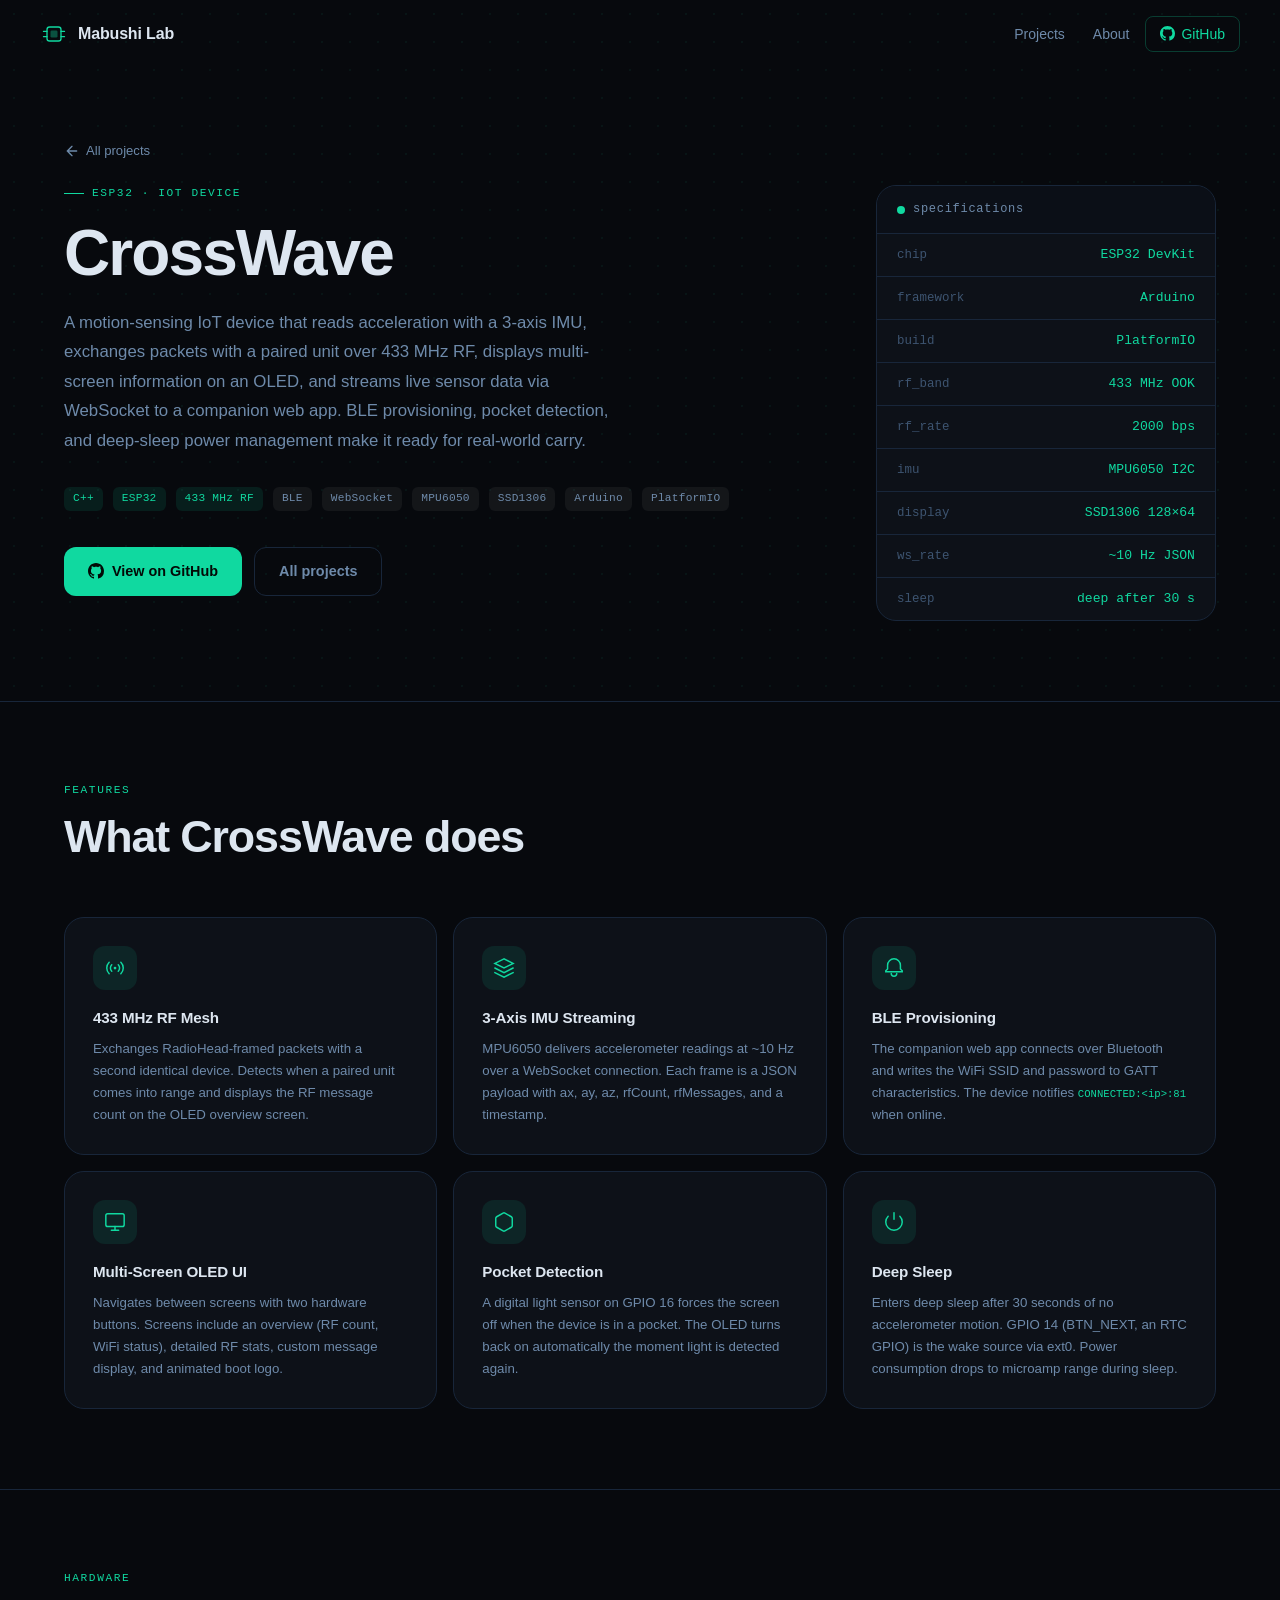
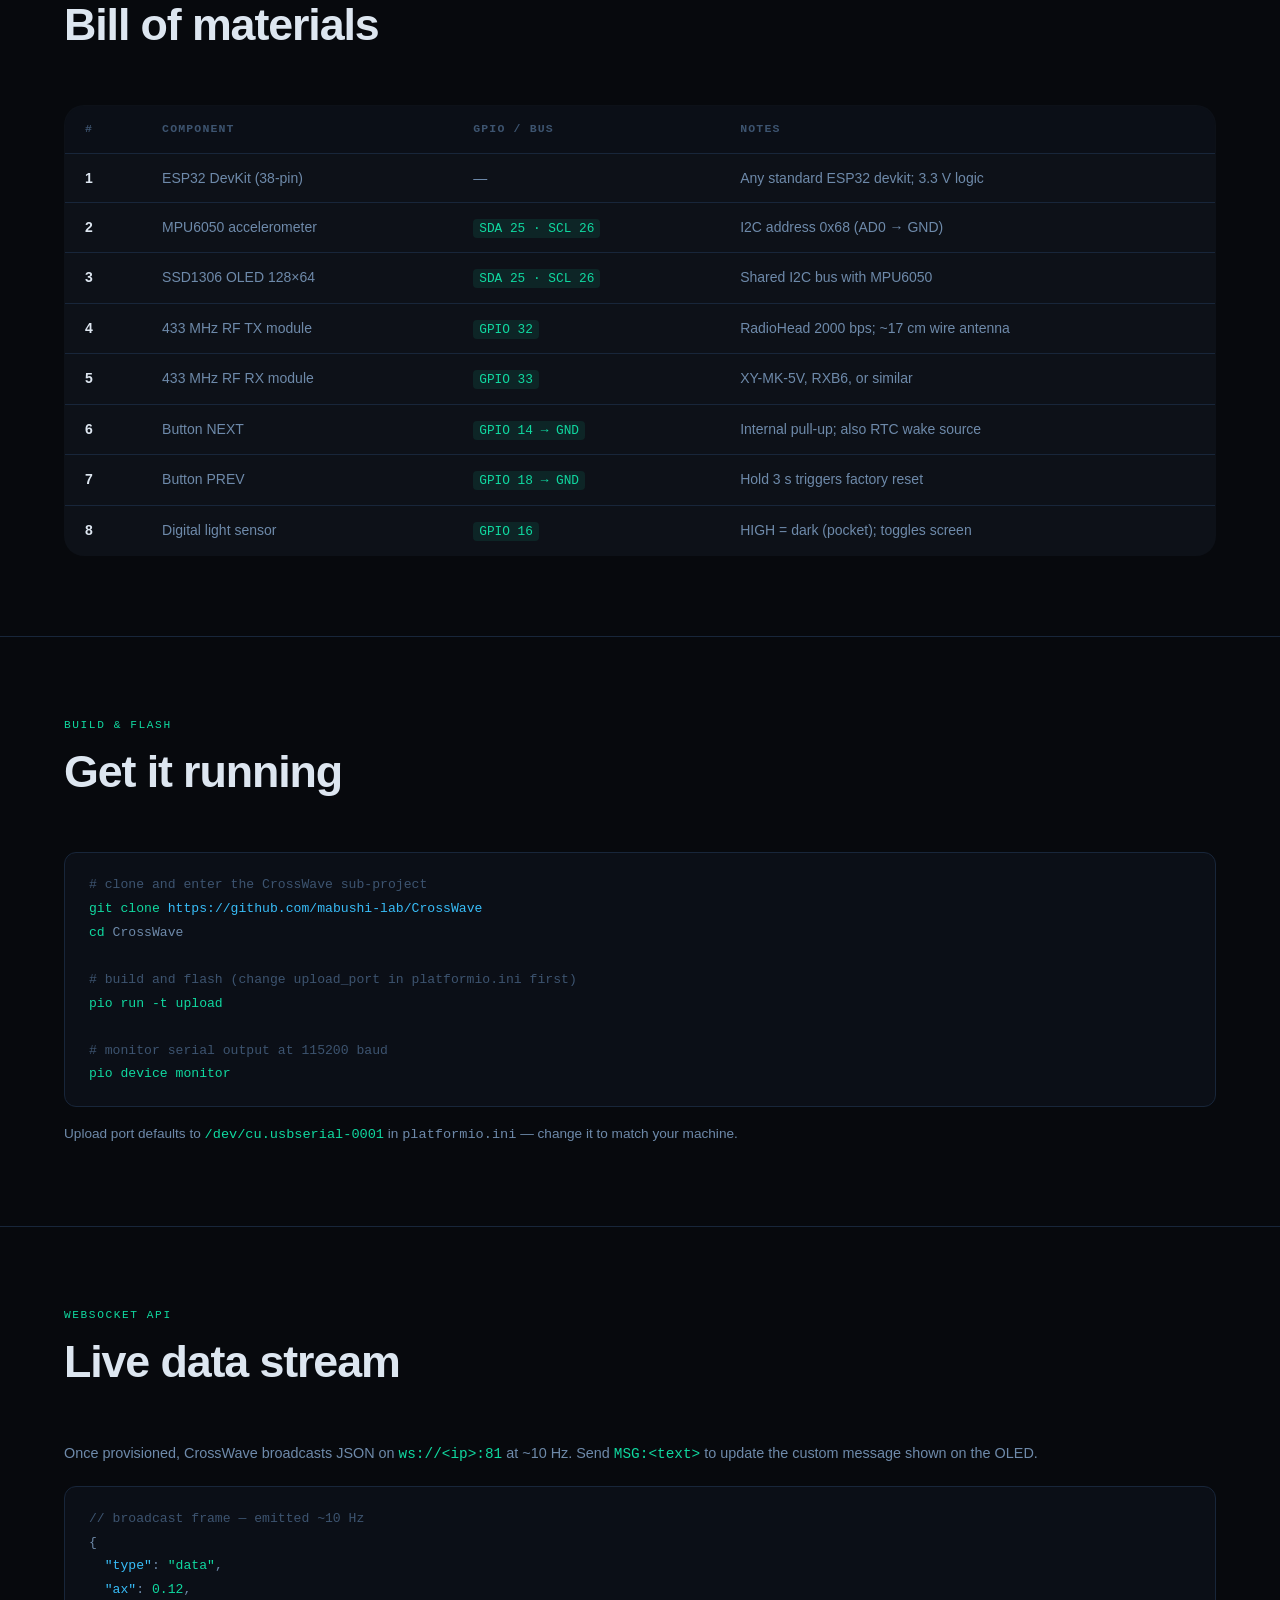
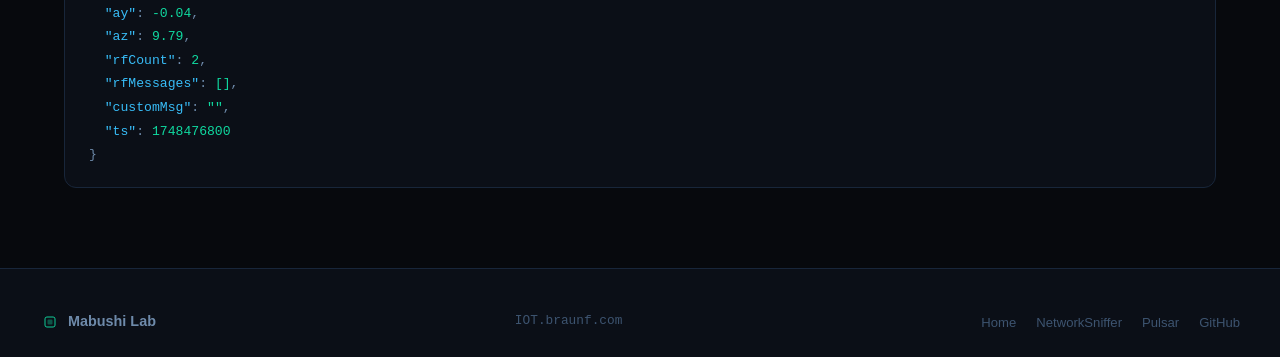
==== crosswave.html @ 34e44345 "Adding the website" ====
<!DOCTYPE html>
<html lang="en">
<head>
    <meta charset="UTF-8">
    <meta name="viewport" content="width=device-width, initial-scale=1.0">
    <title>CrossWave — Mabushi Lab</title>
    <meta name="description" content="CrossWave is an ESP32 IoT device with accelerometer, 433 MHz RF, BLE provisioning, OLED display, and WebSocket streaming.">
    <link rel="stylesheet" href="style.css">
    <link rel="icon" href="data:image/svg+xml,<svg xmlns='http://www.w3.org/2000/svg' viewBox='0 0 32 32'><rect width='32' height='32' fill='%2307090d'/><rect x='8' y='8' width='16' height='16' rx='3' fill='none' stroke='%2310d9a0' stroke-width='1.5'/><rect x='12' y='12' width='8' height='8' rx='1.5' fill='%2310d9a0' opacity='.4'/><line x1='4' y1='13' x2='8' y2='13' stroke='%2310d9a0' stroke-width='1.5'/><line x1='4' y1='19' x2='8' y2='19' stroke='%2310d9a0' stroke-width='1.5'/><line x1='24' y1='13' x2='28' y2='13' stroke='%2310d9a0' stroke-width='1.5'/><line x1='24' y1='19' x2='28' y2='19' stroke='%2310d9a0' stroke-width='1.5'/></svg>">
</head>
<body>

<nav class="nav" id="nav">
    <div class="nav-inner">
        <a href="/" class="nav-logo">
            <svg width="28" height="28" viewBox="0 0 32 32" fill="none">
                <rect x="8" y="8" width="16" height="16" rx="3" stroke="#10d9a0" stroke-width="1.5"/>
                <rect x="12" y="12" width="8" height="8" rx="1.5" fill="#10d9a0" opacity=".35"/>
                <line x1="4" y1="13" x2="8" y2="13" stroke="#10d9a0" stroke-width="1.5" stroke-linecap="round"/>
                <line x1="4" y1="19" x2="8" y2="19" stroke="#10d9a0" stroke-width="1.5" stroke-linecap="round"/>
                <line x1="24" y1="13" x2="28" y2="13" stroke="#10d9a0" stroke-width="1.5" stroke-linecap="round"/>
                <line x1="24" y1="19" x2="28" y2="19" stroke="#10d9a0" stroke-width="1.5" stroke-linecap="round"/>
            </svg>
            Mabushi Lab
        </a>
        <button class="nav-toggle" id="nav-toggle" aria-label="Toggle menu">
            <span></span><span></span><span></span>
        </button>
        <ul class="nav-links" id="nav-links">
            <li><a href="index.html#projects">Projects</a></li>
            <li><a href="index.html#about">About</a></li>
            <li class="nav-github">
                <a href="https://github.com/mabushi-lab" target="_blank" rel="noopener">
                    <svg width="15" height="15" viewBox="0 0 24 24" fill="currentColor"><path d="M12 0C5.37 0 0 5.37 0 12c0 5.31 3.435 9.795 8.205 11.385.6.105.825-.255.825-.57 0-.285-.015-1.23-.015-2.235-3.015.555-3.795-.735-4.035-1.41-.135-.345-.72-1.41-1.23-1.695-.42-.225-1.02-.78-.015-.795.945-.015 1.62.87 1.845 1.23 1.08 1.815 2.805 1.305 3.495.99.105-.78.42-1.305.765-1.605-2.67-.3-5.46-1.335-5.46-5.925 0-1.305.465-2.385 1.23-3.225-.12-.3-.54-1.53.12-3.18 0 0 1.005-.315 3.3 1.23.96-.27 1.98-.405 3-.405s2.04.135 3 .405c2.295-1.56 3.3-1.23 3.3-1.23.66 1.65.24 2.88.12 3.18.765.84 1.23 1.905 1.23 3.225 0 4.605-2.805 5.625-5.475 5.925.435.375.81 1.095.81 2.22 0 1.605-.015 2.895-.015 3.3 0 .315.225.69.825.57A12.02 12.02 0 0024 12c0-6.63-5.37-12-12-12z"/></svg>
                    GitHub
                </a>
            </li>
        </ul>
    </div>
</nav>

<!-- Project Hero -->
<div class="project-hero">
    <div class="container">
        <a href="index.html" class="back-link" style="padding:0 0 24px; display:inline-flex">
            <svg width="16" height="16" viewBox="0 0 24 24" fill="none" stroke="currentColor" stroke-width="2" stroke-linecap="round"><path d="M19 12H5M12 5l-7 7 7 7"/></svg>
            All projects
        </a>
    </div>
    <div class="project-hero-inner container">
        <div class="project-hero-content">
            <p class="project-hero-label">ESP32 · IoT Device</p>
            <h1 class="project-hero-title">CrossWave</h1>
            <p class="project-hero-desc">
                A motion-sensing IoT device that reads acceleration with a 3-axis IMU, exchanges packets
                with a paired unit over 433 MHz RF, displays multi-screen information on an OLED, and
                streams live sensor data via WebSocket to a companion web app. BLE provisioning, pocket
                detection, and deep-sleep power management make it ready for real-world carry.
            </p>
            <div class="project-hero-meta">
                <span class="tag">C++</span>
                <span class="tag">ESP32</span>
                <span class="tag">433 MHz RF</span>
                <span class="tag muted">BLE</span>
                <span class="tag muted">WebSocket</span>
                <span class="tag muted">MPU6050</span>
                <span class="tag muted">SSD1306</span>
                <span class="tag muted">Arduino</span>
                <span class="tag muted">PlatformIO</span>
            </div>
            <div class="project-hero-actions">
                <a href="https://github.com/mabushi-lab" target="_blank" rel="noopener" class="btn btn-primary">
                    <svg width="16" height="16" viewBox="0 0 24 24" fill="currentColor"><path d="M12 0C5.37 0 0 5.37 0 12c0 5.31 3.435 9.795 8.205 11.385.6.105.825-.255.825-.57 0-.285-.015-1.23-.015-2.235-3.015.555-3.795-.735-4.035-1.41-.135-.345-.72-1.41-1.23-1.695-.42-.225-1.02-.78-.015-.795.945-.015 1.62.87 1.845 1.23 1.08 1.815 2.805 1.305 3.495.99.105-.78.42-1.305.765-1.605-2.67-.3-5.46-1.335-5.46-5.925 0-1.305.465-2.385 1.23-3.225-.12-.3-.54-1.53.12-3.18 0 0 1.005-.315 3.3 1.23.96-.27 1.98-.405 3-.405s2.04.135 3 .405c2.295-1.56 3.3-1.23 3.3-1.23.66 1.65.24 2.88.12 3.18.765.84 1.23 1.905 1.23 3.225 0 4.605-2.805 5.625-5.475 5.925.435.375.81 1.095.81 2.22 0 1.605-.015 2.895-.015 3.3 0 .315.225.69.825.57A12.02 12.02 0 0024 12c0-6.63-5.37-12-12-12z"/></svg>
                    View on GitHub
                </a>
                <a href="index.html#projects" class="btn btn-ghost">All projects</a>
            </div>
        </div>
        <div class="project-hero-side">
            <div class="spec-card">
                <div class="spec-card-header">
                    <div class="spec-card-header-dot"></div>
                    <span>specifications</span>
                </div>
                <div class="spec-table">
                    <div class="spec-row"><span class="spec-key">chip</span><span class="spec-val">ESP32 DevKit</span></div>
                    <div class="spec-row"><span class="spec-key">framework</span><span class="spec-val">Arduino</span></div>
                    <div class="spec-row"><span class="spec-key">build</span><span class="spec-val">PlatformIO</span></div>
                    <div class="spec-row"><span class="spec-key">rf_band</span><span class="spec-val">433 MHz OOK</span></div>
                    <div class="spec-row"><span class="spec-key">rf_rate</span><span class="spec-val">2000 bps</span></div>
                    <div class="spec-row"><span class="spec-key">imu</span><span class="spec-val">MPU6050 I2C</span></div>
                    <div class="spec-row"><span class="spec-key">display</span><span class="spec-val">SSD1306 128×64</span></div>
                    <div class="spec-row"><span class="spec-key">ws_rate</span><span class="spec-val">~10 Hz JSON</span></div>
                    <div class="spec-row"><span class="spec-key">sleep</span><span class="spec-val">deep after 30 s</span></div>
                </div>
            </div>
        </div>
    </div>
</div>

<!-- Features -->
<section class="detail-section">
    <div class="container">
        <div class="section-header left">
            <span class="section-label">Features</span>
            <h2 class="section-title">What CrossWave does</h2>
        </div>
        <div class="features-grid">
            <div class="feature-card">
                <div class="feature-icon">
                    <svg viewBox="0 0 24 24" fill="none" stroke="#10d9a0" stroke-width="1.6" stroke-linecap="round"><path d="M5.636 5.636a9 9 0 0 0 0 12.728M18.364 5.636a9 9 0 0 1 0 12.728"/><path d="M8.464 8.464a5 5 0 0 0 0 7.072M15.536 8.464a5 5 0 0 1 0 7.072"/><circle cx="12" cy="12" r="1.5" fill="#10d9a0" stroke="none"/></svg>
                </div>
                <h3 class="feature-title">433 MHz RF Mesh</h3>
                <p class="feature-desc">Exchanges RadioHead-framed packets with a second identical device. Detects when a paired unit comes into range and displays the RF message count on the OLED overview screen.</p>
            </div>
            <div class="feature-card">
                <div class="feature-icon">
                    <svg viewBox="0 0 24 24" fill="none" stroke="#10d9a0" stroke-width="1.6" stroke-linecap="round"><path d="M12 2L2 7l10 5 10-5-10-5z"/><path d="M2 17l10 5 10-5"/><path d="M2 12l10 5 10-5"/></svg>
                </div>
                <h3 class="feature-title">3-Axis IMU Streaming</h3>
                <p class="feature-desc">MPU6050 delivers accelerometer readings at ~10 Hz over a WebSocket connection. Each frame is a JSON payload with ax, ay, az, rfCount, rfMessages, and a timestamp.</p>
            </div>
            <div class="feature-card">
                <div class="feature-icon">
                    <svg viewBox="0 0 24 24" fill="none" stroke="#10d9a0" stroke-width="1.6" stroke-linecap="round"><path d="M12 2a7 7 0 0 0-7 7v4l-2 2v1h18v-1l-2-2V9a7 7 0 0 0-7-7z"/><path d="M9 18c0 1.657 1.343 3 3 3s3-1.343 3-3"/></svg>
                </div>
                <h3 class="feature-title">BLE Provisioning</h3>
                <p class="feature-desc">The companion web app connects over Bluetooth and writes the WiFi SSID and password to GATT characteristics. The device notifies <code style="font-family:monospace;font-size:.8em;color:var(--accent)">CONNECTED:&lt;ip&gt;:81</code> when online.</p>
            </div>
            <div class="feature-card">
                <div class="feature-icon">
                    <svg viewBox="0 0 24 24" fill="none" stroke="#10d9a0" stroke-width="1.6" stroke-linecap="round"><rect x="2" y="3" width="20" height="14" rx="2"/><path d="M8 21h8M12 17v4"/></svg>
                </div>
                <h3 class="feature-title">Multi-Screen OLED UI</h3>
                <p class="feature-desc">Navigates between screens with two hardware buttons. Screens include an overview (RF count, WiFi status), detailed RF stats, custom message display, and animated boot logo.</p>
            </div>
            <div class="feature-card">
                <div class="feature-icon">
                    <svg viewBox="0 0 24 24" fill="none" stroke="#10d9a0" stroke-width="1.6" stroke-linecap="round"><path d="M21 16V8a2 2 0 0 0-1-1.73l-7-4a2 2 0 0 0-2 0l-7 4A2 2 0 0 0 3 8v8a2 2 0 0 0 1 1.73l7 4a2 2 0 0 0 2 0l7-4A2 2 0 0 0 21 16z"/></svg>
                </div>
                <h3 class="feature-title">Pocket Detection</h3>
                <p class="feature-desc">A digital light sensor on GPIO 16 forces the screen off when the device is in a pocket. The OLED turns back on automatically the moment light is detected again.</p>
            </div>
            <div class="feature-card">
                <div class="feature-icon">
                    <svg viewBox="0 0 24 24" fill="none" stroke="#10d9a0" stroke-width="1.6" stroke-linecap="round"><path d="M18.364 5.636a9 9 0 1 1-12.728 0"/><path d="M12 2v7"/></svg>
                </div>
                <h3 class="feature-title">Deep Sleep</h3>
                <p class="feature-desc">Enters deep sleep after 30 seconds of no accelerometer motion. GPIO 14 (BTN_NEXT, an RTC GPIO) is the wake source via ext0. Power consumption drops to microamp range during sleep.</p>
            </div>
        </div>
    </div>
</section>

<!-- Hardware -->
<section class="detail-section">
    <div class="container">
        <div class="section-header left">
            <span class="section-label">Hardware</span>
            <h2 class="section-title">Bill of materials</h2>
        </div>
        <table class="hw-table">
            <thead>
                <tr><th>#</th><th>Component</th><th>GPIO / Bus</th><th>Notes</th></tr>
            </thead>
            <tbody>
                <tr><td>1</td><td>ESP32 DevKit (38-pin)</td><td>—</td><td>Any standard ESP32 devkit; 3.3 V logic</td></tr>
                <tr><td>2</td><td>MPU6050 accelerometer</td><td><code>SDA 25 · SCL 26</code></td><td>I2C address 0x68 (AD0 → GND)</td></tr>
                <tr><td>3</td><td>SSD1306 OLED 128×64</td><td><code>SDA 25 · SCL 26</code></td><td>Shared I2C bus with MPU6050</td></tr>
                <tr><td>4</td><td>433 MHz RF TX module</td><td><code>GPIO 32</code></td><td>RadioHead 2000 bps; ~17 cm wire antenna</td></tr>
                <tr><td>5</td><td>433 MHz RF RX module</td><td><code>GPIO 33</code></td><td>XY-MK-5V, RXB6, or similar</td></tr>
                <tr><td>6</td><td>Button NEXT</td><td><code>GPIO 14 → GND</code></td><td>Internal pull-up; also RTC wake source</td></tr>
                <tr><td>7</td><td>Button PREV</td><td><code>GPIO 18 → GND</code></td><td>Hold 3 s triggers factory reset</td></tr>
                <tr><td>8</td><td>Digital light sensor</td><td><code>GPIO 16</code></td><td>HIGH = dark (pocket); toggles screen</td></tr>
            </tbody>
        </table>
    </div>
</section>

<!-- Build -->
<section class="detail-section">
    <div class="container">
        <div class="section-header left">
            <span class="section-label">Build & Flash</span>
            <h2 class="section-title">Get it running</h2>
        </div>
        <div class="code-block">
            <div><span class="cb-comment"># clone and enter the CrossWave sub-project</span></div>
            <div><span class="cb-cmd">git clone</span> <span class="cb-arg">https://github.com/mabushi-lab/CrossWave</span></div>
            <div><span class="cb-cmd">cd</span> CrossWave</div>
            <div>&nbsp;</div>
            <div><span class="cb-comment"># build and flash (change upload_port in platformio.ini first)</span></div>
            <div><span class="cb-cmd">pio run -t upload</span></div>
            <div>&nbsp;</div>
            <div><span class="cb-comment"># monitor serial output at 115200 baud</span></div>
            <div><span class="cb-cmd">pio device monitor</span></div>
        </div>
        <p style="margin-top:16px;font-size:.85rem;color:var(--text-muted)">
            Upload port defaults to <span style="font-family:monospace;color:var(--accent)">/dev/cu.usbserial-0001</span> in
            <code style="font-family:monospace;color:var(--text-muted)">platformio.ini</code> — change it to match your machine.
        </p>
    </div>
</section>

<!-- WebSocket payload -->
<section class="detail-section">
    <div class="container">
        <div class="section-header left">
            <span class="section-label">WebSocket API</span>
            <h2 class="section-title">Live data stream</h2>
        </div>
        <p style="font-size:.9rem;color:var(--text-muted);margin-bottom:20px">
            Once provisioned, CrossWave broadcasts JSON on <span style="font-family:monospace;color:var(--accent)">ws://&lt;ip&gt;:81</span> at ~10 Hz.
            Send <span style="font-family:monospace;color:var(--accent)">MSG:&lt;text&gt;</span> to update the custom message shown on the OLED.
        </p>
        <div class="code-block">
            <div><span class="cb-comment">// broadcast frame — emitted ~10 Hz</span></div>
            <div>{</div>
            <div>&nbsp;&nbsp;<span class="cb-arg">"type"</span>:       <span class="cb-cmd">"data"</span>,</div>
            <div>&nbsp;&nbsp;<span class="cb-arg">"ax"</span>:         <span class="cb-cmd">0.12</span>,</div>
            <div>&nbsp;&nbsp;<span class="cb-arg">"ay"</span>:         <span class="cb-cmd">-0.04</span>,</div>
            <div>&nbsp;&nbsp;<span class="cb-arg">"az"</span>:         <span class="cb-cmd">9.79</span>,</div>
            <div>&nbsp;&nbsp;<span class="cb-arg">"rfCount"</span>:    <span class="cb-cmd">2</span>,</div>
            <div>&nbsp;&nbsp;<span class="cb-arg">"rfMessages"</span>: <span class="cb-cmd">[]</span>,</div>
            <div>&nbsp;&nbsp;<span class="cb-arg">"customMsg"</span>:  <span class="cb-cmd">""</span>,</div>
            <div>&nbsp;&nbsp;<span class="cb-arg">"ts"</span>:         <span class="cb-cmd">1748476800</span></div>
            <div>}</div>
        </div>
    </div>
</section>

<footer class="footer">
    <div class="footer-inner">
        <div class="footer-logo">
            <svg width="20" height="20" viewBox="0 0 32 32" fill="none">
                <rect x="8" y="8" width="16" height="16" rx="3" stroke="#10d9a0" stroke-width="1.5"/>
                <rect x="12" y="12" width="8" height="8" rx="1.5" fill="#10d9a0" opacity=".35"/>
            </svg>
            Mabushi Lab
        </div>
        <span class="footer-copy">IOT.braunf.com</span>
        <ul class="footer-links">
            <li><a href="index.html">Home</a></li>
            <li><a href="networksniffer.html">NetworkSniffer</a></li>
            <li><a href="pulsar.html">Pulsar</a></li>
            <li><a href="https://github.com/mabushi-lab" target="_blank" rel="noopener">GitHub</a></li>
        </ul>
    </div>
</footer>

<script src="script.js"></script>
</body>
</html>
---- style.css ----
/* ===== Reset & Variables ===== */
*, *::before, *::after {
    margin: 0;
    padding: 0;
    box-sizing: border-box;
}

:root {
    --bg:            #07090d;
    --bg-raised:     #0b0f17;
    --bg-card:       #0d1118;
    --bg-card-hover: #111720;
    --border:        #18263a;
    --border-hover:  #243650;
    --text:          #dde6f0;
    --text-muted:    #6e8aaa;
    --text-dim:      #3d5470;
    --accent:        #10d9a0;
    --accent-light:  #3ee3b2;
    --accent-dim:    rgba(16, 217, 160, 0.1);
    --accent-glow:   rgba(16, 217, 160, 0.22);
    --accent2:       #38bdf8;
    --accent2-dim:   rgba(56, 189, 248, 0.1);
    --amber:         #f59e0b;
    --amber-dim:     rgba(245, 158, 11, 0.1);
    --red:           #f87171;
    --radius:        12px;
    --radius-lg:     20px;
    --font:          -apple-system, BlinkMacSystemFont, 'Segoe UI', Roboto, 'Helvetica Neue', sans-serif;
    --font-mono:     'SF Mono', 'Fira Code', 'Fira Mono', Menlo, monospace;
    --max-w:         1200px;
    --transition:    0.3s cubic-bezier(0.4, 0, 0.2, 1);
}

html { scroll-behavior: smooth; -webkit-font-smoothing: antialiased; }

body {
    font-family: var(--font);
    background: var(--bg);
    color: var(--text);
    line-height: 1.6;
    overflow-x: hidden;
}

a { color: inherit; text-decoration: none; }
img { max-width: 100%; display: block; }

.container {
    max-width: var(--max-w);
    margin: 0 auto;
    padding: 0 24px;
}

/* ===== Nav ===== */
.nav {
    position: fixed;
    top: 0; left: 0; right: 0;
    z-index: 100;
    padding: 0 24px;
    transition: background var(--transition), backdrop-filter var(--transition);
}

.nav.scrolled {
    background: rgba(7, 9, 13, 0.90);
    backdrop-filter: blur(20px);
    -webkit-backdrop-filter: blur(20px);
    border-bottom: 1px solid var(--border);
}

.nav-inner {
    max-width: var(--max-w);
    margin: 0 auto;
    display: flex;
    align-items: center;
    justify-content: space-between;
    height: 68px;
}

.nav-logo {
    display: flex;
    align-items: center;
    gap: 10px;
    font-weight: 700;
    font-size: 1rem;
    letter-spacing: -0.01em;
    color: var(--text);
}

.nav-logo svg { flex-shrink: 0; }

.nav-links {
    display: flex;
    align-items: center;
    gap: 4px;
    list-style: none;
}

.nav-links a {
    padding: 6px 12px;
    border-radius: 8px;
    font-size: 0.875rem;
    color: var(--text-muted);
    transition: color var(--transition), background var(--transition);
}

.nav-links a:hover { color: var(--text); background: rgba(255,255,255,0.05); }

.nav-links .nav-github a {
    display: flex;
    align-items: center;
    gap: 6px;
    color: var(--accent);
    border: 1px solid rgba(16, 217, 160, 0.25);
    border-radius: 8px;
    padding: 6px 14px;
    font-size: 0.875rem;
    font-weight: 500;
    transition: background var(--transition), border-color var(--transition);
}

.nav-links .nav-github a:hover {
    background: var(--accent-dim);
    border-color: var(--accent);
}

.nav-toggle {
    display: none;
    flex-direction: column;
    gap: 5px;
    background: none;
    border: none;
    cursor: pointer;
    padding: 4px;
}

.nav-toggle span {
    width: 22px;
    height: 2px;
    background: var(--text-muted);
    border-radius: 2px;
    transition: all var(--transition);
    display: block;
}

/* ===== Hero ===== */
.hero {
    position: relative;
    min-height: 100vh;
    display: flex;
    align-items: center;
    overflow: hidden;
}

.hero-bg {
    position: absolute;
    inset: 0;
    z-index: 0;
}

/* dot grid */
.hero-bg::before {
    content: '';
    position: absolute;
    inset: 0;
    background-image: radial-gradient(circle, rgba(16, 217, 160, 0.12) 1px, transparent 1px);
    background-size: 32px 32px;
}

/* radial spotlight */
.hero-bg::after {
    content: '';
    position: absolute;
    inset: 0;
    background: radial-gradient(ellipse 80% 60% at 50% 50%, transparent 0%, var(--bg) 70%);
}

.hero-glow {
    position: absolute;
    width: 640px;
    height: 640px;
    top: 50%;
    left: 50%;
    transform: translate(-50%, -50%);
    background: radial-gradient(circle, var(--accent-glow) 0%, transparent 68%);
    border-radius: 50%;
    animation: glow-pulse 5s ease-in-out infinite;
}

@keyframes glow-pulse {
    0%, 100% { opacity: 0.6; transform: translate(-50%, -50%) scale(1); }
    50%       { opacity: 1;   transform: translate(-50%, -50%) scale(1.08); }
}

.hero-content {
    position: relative;
    z-index: 1;
    max-width: var(--max-w);
    margin: 0 auto;
    padding: 120px 24px 80px;
    width: 100%;
}

.hero-label {
    display: inline-flex;
    align-items: center;
    gap: 8px;
    font-size: 0.75rem;
    font-family: var(--font-mono);
    letter-spacing: 0.12em;
    text-transform: uppercase;
    color: var(--accent);
    margin-bottom: 24px;
}

.hero-label::before {
    content: '';
    width: 24px;
    height: 1px;
    background: var(--accent);
    display: block;
}

.hero-title {
    font-size: clamp(2.8rem, 7vw, 5.5rem);
    font-weight: 800;
    letter-spacing: -0.03em;
    line-height: 1.08;
    margin-bottom: 24px;
    max-width: 780px;
}

.hero-accent {
    background: linear-gradient(135deg, var(--accent), var(--accent2));
    -webkit-background-clip: text;
    -webkit-text-fill-color: transparent;
    background-clip: text;
}

.hero-sub {
    font-size: 1.15rem;
    color: var(--text-muted);
    max-width: 540px;
    line-height: 1.7;
    margin-bottom: 40px;
}

.hero-actions {
    display: flex;
    flex-wrap: wrap;
    gap: 12px;
    align-items: center;
}

.hero-scroll {
    position: absolute;
    bottom: 32px;
    left: 50%;
    transform: translateX(-50%);
    z-index: 1;
}

.scroll-line {
    width: 1px;
    height: 48px;
    background: linear-gradient(to bottom, var(--accent), transparent);
    margin: 0 auto;
    animation: scroll-drop 1.8s ease-in-out infinite;
}

@keyframes scroll-drop {
    0%   { opacity: 0; transform: scaleY(0); transform-origin: top; }
    40%  { opacity: 1; }
    100% { opacity: 0; transform: scaleY(1); transform-origin: top; }
}

/* ===== Buttons ===== */
.btn {
    display: inline-flex;
    align-items: center;
    gap: 8px;
    padding: 12px 24px;
    border-radius: var(--radius);
    font-size: 0.9rem;
    font-weight: 600;
    transition: all var(--transition);
    cursor: pointer;
    border: none;
}

.btn-primary {
    background: var(--accent);
    color: #030a06;
}

.btn-primary:hover {
    background: var(--accent-light);
    transform: translateY(-1px);
    box-shadow: 0 8px 24px var(--accent-glow);
}

.btn-ghost {
    background: transparent;
    color: var(--text-muted);
    border: 1px solid var(--border);
}

.btn-ghost:hover {
    color: var(--text);
    border-color: var(--border-hover);
    background: rgba(255,255,255,0.04);
}

/* ===== Stats Strip ===== */
.stats-strip {
    border-top: 1px solid var(--border);
    border-bottom: 1px solid var(--border);
    background: var(--bg-raised);
    padding: 20px 24px;
}

.stats-strip-inner {
    max-width: var(--max-w);
    margin: 0 auto;
    display: flex;
    align-items: center;
    gap: 0;
    flex-wrap: wrap;
}

.strip-item {
    display: flex;
    align-items: center;
    gap: 10px;
    padding: 4px 32px 4px 0;
    margin-right: 32px;
    border-right: 1px solid var(--border);
}

.strip-item:last-child { border-right: none; margin-right: 0; }

.strip-value {
    font-size: 1.25rem;
    font-weight: 700;
    color: var(--accent);
    font-family: var(--font-mono);
}

.strip-label {
    font-size: 0.8rem;
    color: var(--text-muted);
    font-family: var(--font-mono);
    letter-spacing: 0.04em;
}

/* ===== Sections ===== */
.section { padding: 96px 0; }
.section-alt { background: var(--bg-raised); }

.section-header { text-align: center; margin-bottom: 56px; }
.section-header.left { text-align: left; }

.section-label {
    font-size: 0.7rem;
    font-family: var(--font-mono);
    letter-spacing: 0.14em;
    text-transform: uppercase;
    color: var(--accent);
    margin-bottom: 12px;
    display: block;
}

.section-title {
    font-size: clamp(1.8rem, 4vw, 2.8rem);
    font-weight: 800;
    letter-spacing: -0.025em;
    line-height: 1.1;
    margin-bottom: 16px;
}

.section-sub {
    font-size: 1rem;
    color: var(--text-muted);
    max-width: 520px;
    margin: 0 auto;
    line-height: 1.7;
}

.section-header.left .section-sub { margin: 0; }

/* ===== Projects Grid (index) ===== */
.projects-grid {
    display: grid;
    grid-template-columns: 1fr 1fr 1fr;
    gap: 20px;
}

.proj-card {
    background: var(--bg-card);
    border: 1px solid var(--border);
    border-radius: var(--radius-lg);
    padding: 32px;
    display: flex;
    flex-direction: column;
    gap: 20px;
    transition: border-color var(--transition), background var(--transition), transform var(--transition), box-shadow var(--transition);
    cursor: pointer;
    position: relative;
    overflow: hidden;
}

.proj-card::before {
    content: '';
    position: absolute;
    top: 0; left: 0; right: 0;
    height: 1px;
    background: linear-gradient(90deg, transparent, var(--card-accent, var(--accent)), transparent);
    opacity: 0;
    transition: opacity var(--transition);
}

.proj-card:hover {
    border-color: var(--border-hover);
    background: var(--bg-card-hover);
    transform: translateY(-4px);
    box-shadow: 0 20px 48px rgba(0,0,0,0.35);
}

.proj-card:hover::before { opacity: 1; }

.proj-card.featured {
    grid-column: span 3;
    flex-direction: row;
    align-items: flex-start;
    gap: 40px;
}

.proj-card.featured .proj-content { flex: 1; }
.proj-card.featured .proj-visual {
    width: 320px;
    flex-shrink: 0;
    display: flex;
    flex-direction: column;
    gap: 12px;
}

.proj-icon {
    width: 52px;
    height: 52px;
    border-radius: var(--radius);
    display: flex;
    align-items: center;
    justify-content: center;
    background: var(--accent-dim);
    flex-shrink: 0;
}

.proj-icon.blue  { background: var(--accent2-dim); }
.proj-icon.amber { background: var(--amber-dim); }

.proj-icon svg { width: 26px; height: 26px; }

.proj-tags {
    display: flex;
    flex-wrap: wrap;
    gap: 6px;
}

.tag {
    font-size: 0.7rem;
    font-family: var(--font-mono);
    font-weight: 500;
    padding: 3px 9px;
    border-radius: 6px;
    background: var(--accent-dim);
    color: var(--accent);
    letter-spacing: 0.02em;
}

.tag.blue  { background: var(--accent2-dim); color: var(--accent2); }
.tag.amber { background: var(--amber-dim);  color: var(--amber); }
.tag.muted { background: rgba(255,255,255,0.05); color: var(--text-muted); }

.proj-name {
    font-size: 1.35rem;
    font-weight: 700;
    letter-spacing: -0.02em;
    color: var(--text);
    margin: 0;
}

.proj-card.featured .proj-name { font-size: 1.75rem; }

.proj-desc {
    font-size: 0.9rem;
    color: var(--text-muted);
    line-height: 1.65;
}

.proj-features {
    list-style: none;
    display: flex;
    flex-direction: column;
    gap: 8px;
}

.proj-features li {
    display: flex;
    align-items: flex-start;
    gap: 10px;
    font-size: 0.85rem;
    color: var(--text-muted);
}

.proj-features li::before {
    content: '';
    width: 5px;
    height: 5px;
    border-radius: 50%;
    background: var(--accent);
    flex-shrink: 0;
    margin-top: 7px;
}

.proj-links {
    display: flex;
    align-items: center;
    gap: 10px;
    margin-top: auto;
    padding-top: 4px;
}

.proj-link {
    display: inline-flex;
    align-items: center;
    gap: 6px;
    font-size: 0.82rem;
    font-weight: 600;
    color: var(--accent);
    padding: 7px 14px;
    border: 1px solid rgba(16, 217, 160, 0.25);
    border-radius: 8px;
    transition: all var(--transition);
}

.proj-link:hover { background: var(--accent-dim); border-color: var(--accent); }

.proj-link.secondary {
    color: var(--text-muted);
    border-color: var(--border);
}

.proj-link.secondary:hover {
    color: var(--text);
    background: rgba(255,255,255,0.04);
    border-color: var(--border-hover);
}

/* Featured card visual panel */
.visual-panel {
    background: var(--bg);
    border: 1px solid var(--border);
    border-radius: var(--radius);
    padding: 16px;
    font-family: var(--font-mono);
    font-size: 0.75rem;
    line-height: 1.8;
    color: var(--text-dim);
}

.visual-panel .vp-line { display: flex; gap: 12px; }
.visual-panel .vp-key { color: var(--text-muted); min-width: 60px; }
.visual-panel .vp-val { color: var(--accent); }
.visual-panel .vp-val.blue { color: var(--accent2); }
.visual-panel .vp-val.amber { color: var(--amber); }

.visual-badge {
    display: inline-flex;
    align-items: center;
    gap: 6px;
    background: var(--accent-dim);
    border: 1px solid rgba(16, 217, 160, 0.2);
    border-radius: 20px;
    padding: 6px 14px;
    font-size: 0.75rem;
    font-family: var(--font-mono);
    color: var(--accent);
}

.badge-dot {
    width: 6px;
    height: 6px;
    border-radius: 50%;
    background: var(--accent);
    animation: blink 1.4s ease-in-out infinite;
}

@keyframes blink {
    0%, 100% { opacity: 1; }
    50%       { opacity: 0.2; }
}

/* ===== Project Detail Hero ===== */
.project-hero {
    padding: 140px 24px 80px;
    border-bottom: 1px solid var(--border);
    position: relative;
    overflow: hidden;
}

.project-hero::before {
    content: '';
    position: absolute;
    inset: 0;
    background-image: radial-gradient(circle, rgba(16, 217, 160, 0.06) 1px, transparent 1px);
    background-size: 28px 28px;
    z-index: 0;
}

.project-hero.blue::before {
    background-image: radial-gradient(circle, rgba(56, 189, 248, 0.06) 1px, transparent 1px);
}

.project-hero.amber::before {
    background-image: radial-gradient(circle, rgba(245, 158, 11, 0.06) 1px, transparent 1px);
}

.project-hero-inner {
    max-width: var(--max-w);
    margin: 0 auto;
    position: relative;
    z-index: 1;
    display: flex;
    align-items: flex-start;
    gap: 60px;
}

.project-hero-content { flex: 1; }

.project-hero-label {
    font-size: 0.7rem;
    font-family: var(--font-mono);
    letter-spacing: 0.14em;
    text-transform: uppercase;
    color: var(--accent);
    margin-bottom: 16px;
    display: flex;
    align-items: center;
    gap: 8px;
}

.project-hero-label::before {
    content: '';
    width: 20px;
    height: 1px;
    background: var(--accent);
}

.project-hero.blue .project-hero-label,
.project-hero.blue .project-hero-label::before { color: var(--accent2); background: var(--accent2); }

.project-hero.amber .project-hero-label,
.project-hero.amber .project-hero-label::before { color: var(--amber); background: var(--amber); }

.project-hero-title {
    font-size: clamp(2.4rem, 5vw, 4rem);
    font-weight: 800;
    letter-spacing: -0.03em;
    line-height: 1.08;
    margin-bottom: 20px;
}

.project-hero-desc {
    font-size: 1.05rem;
    color: var(--text-muted);
    line-height: 1.75;
    max-width: 560px;
    margin-bottom: 32px;
}

.project-hero-meta {
    display: flex;
    flex-wrap: wrap;
    gap: 10px;
    margin-bottom: 36px;
}

.project-hero-actions { display: flex; gap: 12px; flex-wrap: wrap; }

.project-hero-side {
    width: 340px;
    flex-shrink: 0;
}

/* ===== Spec Card ===== */
.spec-card {
    background: var(--bg-card);
    border: 1px solid var(--border);
    border-radius: var(--radius-lg);
    overflow: hidden;
}

.spec-card-header {
    padding: 14px 20px;
    border-bottom: 1px solid var(--border);
    display: flex;
    align-items: center;
    gap: 8px;
    background: var(--bg-raised);
}

.spec-card-header-dot {
    width: 8px; height: 8px;
    border-radius: 50%;
    background: var(--accent);
}

.project-hero.blue .spec-card-header-dot { background: var(--accent2); }
.project-hero.amber .spec-card-header-dot { background: var(--amber); }

.spec-card-header span {
    font-size: 0.75rem;
    font-family: var(--font-mono);
    color: var(--text-muted);
    letter-spacing: 0.06em;
}

.spec-table { width: 100%; }

.spec-row {
    display: flex;
    justify-content: space-between;
    align-items: baseline;
    padding: 10px 20px;
    border-bottom: 1px solid var(--border);
    gap: 16px;
}

.spec-row:last-child { border-bottom: none; }

.spec-key {
    font-size: 0.78rem;
    color: var(--text-dim);
    font-family: var(--font-mono);
    flex-shrink: 0;
}

.spec-val {
    font-size: 0.82rem;
    color: var(--accent);
    font-family: var(--font-mono);
    text-align: right;
}

.project-hero.blue .spec-val  { color: var(--accent2); }
.project-hero.amber .spec-val { color: var(--amber); }

/* ===== Features Grid ===== */
.features-grid {
    display: grid;
    grid-template-columns: repeat(3, 1fr);
    gap: 16px;
}

.feature-card {
    background: var(--bg-card);
    border: 1px solid var(--border);
    border-radius: var(--radius-lg);
    padding: 28px;
    transition: border-color var(--transition), background var(--transition);
}

.feature-card:hover {
    border-color: var(--border-hover);
    background: var(--bg-card-hover);
}

.feature-icon {
    width: 44px;
    height: 44px;
    border-radius: var(--radius);
    display: flex;
    align-items: center;
    justify-content: center;
    background: var(--accent-dim);
    margin-bottom: 16px;
}

.feature-icon.blue  { background: var(--accent2-dim); }
.feature-icon.amber { background: var(--amber-dim); }

.feature-icon svg { width: 22px; height: 22px; }

.feature-title {
    font-size: 0.95rem;
    font-weight: 700;
    letter-spacing: -0.01em;
    margin-bottom: 8px;
    color: var(--text);
}

.feature-desc {
    font-size: 0.83rem;
    color: var(--text-muted);
    line-height: 1.65;
}

/* ===== Hardware Table ===== */
.hw-table {
    width: 100%;
    border-collapse: collapse;
    background: var(--bg-card);
    border: 1px solid var(--border);
    border-radius: var(--radius-lg);
    overflow: hidden;
    font-size: 0.875rem;
}

.hw-table th {
    text-align: left;
    padding: 14px 20px;
    font-size: 0.72rem;
    font-family: var(--font-mono);
    letter-spacing: 0.1em;
    text-transform: uppercase;
    color: var(--text-dim);
    background: var(--bg-raised);
    border-bottom: 1px solid var(--border);
    font-weight: 600;
}

.hw-table td {
    padding: 13px 20px;
    border-bottom: 1px solid var(--border);
    color: var(--text-muted);
    vertical-align: top;
}

.hw-table tr:last-child td { border-bottom: none; }

.hw-table td:first-child {
    font-weight: 600;
    color: var(--text);
    white-space: nowrap;
}

.hw-table td code {
    font-family: var(--font-mono);
    font-size: 0.8rem;
    color: var(--accent);
    background: var(--accent-dim);
    padding: 2px 6px;
    border-radius: 4px;
}

/* ===== Code Block ===== */
.code-block {
    background: var(--bg-raised);
    border: 1px solid var(--border);
    border-radius: var(--radius);
    padding: 20px 24px;
    font-family: var(--font-mono);
    font-size: 0.82rem;
    line-height: 1.8;
    overflow-x: auto;
    color: var(--text-muted);
}

.code-block .cb-comment { color: var(--text-dim); }
.code-block .cb-cmd     { color: var(--accent); }
.code-block .cb-arg     { color: var(--accent2); }

/* ===== Detail Section ===== */
.detail-section { padding: 80px 0; border-bottom: 1px solid var(--border); }
.detail-section:last-of-type { border-bottom: none; }

/* ===== About ===== */
.about-grid {
    display: grid;
    grid-template-columns: 1fr 1fr;
    gap: 60px;
    align-items: start;
}

.about-title {
    font-size: 1.6rem;
    font-weight: 800;
    letter-spacing: -0.025em;
    line-height: 1.15;
    margin-bottom: 20px;
}

.about-body {
    font-size: 0.95rem;
    color: var(--text-muted);
    line-height: 1.8;
    display: flex;
    flex-direction: column;
    gap: 16px;
}

.about-stack {
    display: flex;
    flex-direction: column;
    gap: 12px;
}

.stack-item {
    display: flex;
    align-items: center;
    gap: 14px;
    padding: 16px 20px;
    background: var(--bg-card);
    border: 1px solid var(--border);
    border-radius: var(--radius);
    transition: border-color var(--transition);
}

.stack-item:hover { border-color: var(--border-hover); }

.stack-dot {
    width: 8px; height: 8px;
    border-radius: 50%;
    background: var(--accent);
    flex-shrink: 0;
}

.stack-name {
    font-size: 0.85rem;
    font-weight: 600;
    color: var(--text);
}

.stack-desc {
    font-size: 0.8rem;
    color: var(--text-muted);
    margin-left: auto;
    text-align: right;
}

/* ===== Footer ===== */
.footer {
    border-top: 1px solid var(--border);
    padding: 40px 24px;
    background: var(--bg-raised);
}

.footer-inner {
    max-width: var(--max-w);
    margin: 0 auto;
    display: flex;
    align-items: center;
    justify-content: space-between;
    gap: 20px;
    flex-wrap: wrap;
}

.footer-logo {
    display: flex;
    align-items: center;
    gap: 8px;
    font-weight: 700;
    font-size: 0.9rem;
    color: var(--text-muted);
}

.footer-copy {
    font-size: 0.8rem;
    color: var(--text-dim);
    font-family: var(--font-mono);
}

.footer-links {
    display: flex;
    gap: 20px;
    list-style: none;
}

.footer-links a {
    font-size: 0.82rem;
    color: var(--text-dim);
    transition: color var(--transition);
}

.footer-links a:hover { color: var(--accent); }

/* ===== Back link ===== */
.back-link {
    display: inline-flex;
    align-items: center;
    gap: 6px;
    font-size: 0.82rem;
    color: var(--text-muted);
    padding: 20px 24px 0;
    max-width: var(--max-w);
    margin: 0 auto;
    display: flex;
    transition: color var(--transition);
}

.back-link:hover { color: var(--accent); }

/* ===== Animations ===== */
.fade-in {
    opacity: 0;
    transform: translateY(20px);
    transition: opacity 0.55s ease, transform 0.55s ease;
}

.fade-in.visible {
    opacity: 1;
    transform: translateY(0);
}

/* ===== Responsive ===== */
@media (max-width: 960px) {
    .nav-links { display: none; }
    .nav-links.open {
        display: flex;
        flex-direction: column;
        position: absolute;
        top: 68px; left: 0; right: 0;
        background: rgba(7, 9, 13, 0.97);
        backdrop-filter: blur(20px);
        border-bottom: 1px solid var(--border);
        padding: 16px 24px 24px;
        gap: 2px;
    }
    .nav-toggle { display: flex; }
    .nav-toggle.active span:nth-child(1) { transform: rotate(45deg) translate(5px, 5px); }
    .nav-toggle.active span:nth-child(2) { opacity: 0; }
    .nav-toggle.active span:nth-child(3) { transform: rotate(-45deg) translate(5px, -5px); }

    .projects-grid { grid-template-columns: 1fr; }
    .proj-card.featured { flex-direction: column; }
    .proj-card.featured { grid-column: span 1; }
    .proj-card.featured .proj-visual { width: 100%; }

    .features-grid { grid-template-columns: 1fr 1fr; }

    .project-hero-inner { flex-direction: column; }
    .project-hero-side { width: 100%; }

    .about-grid { grid-template-columns: 1fr; gap: 40px; }
}

@media (max-width: 640px) {
    .hero-title { font-size: 2.4rem; }
    .section { padding: 64px 0; }
    .features-grid { grid-template-columns: 1fr; }
    .stats-strip-inner { gap: 16px; }
    .strip-item { padding-right: 16px; margin-right: 16px; }
    .footer-inner { flex-direction: column; align-items: flex-start; }
}
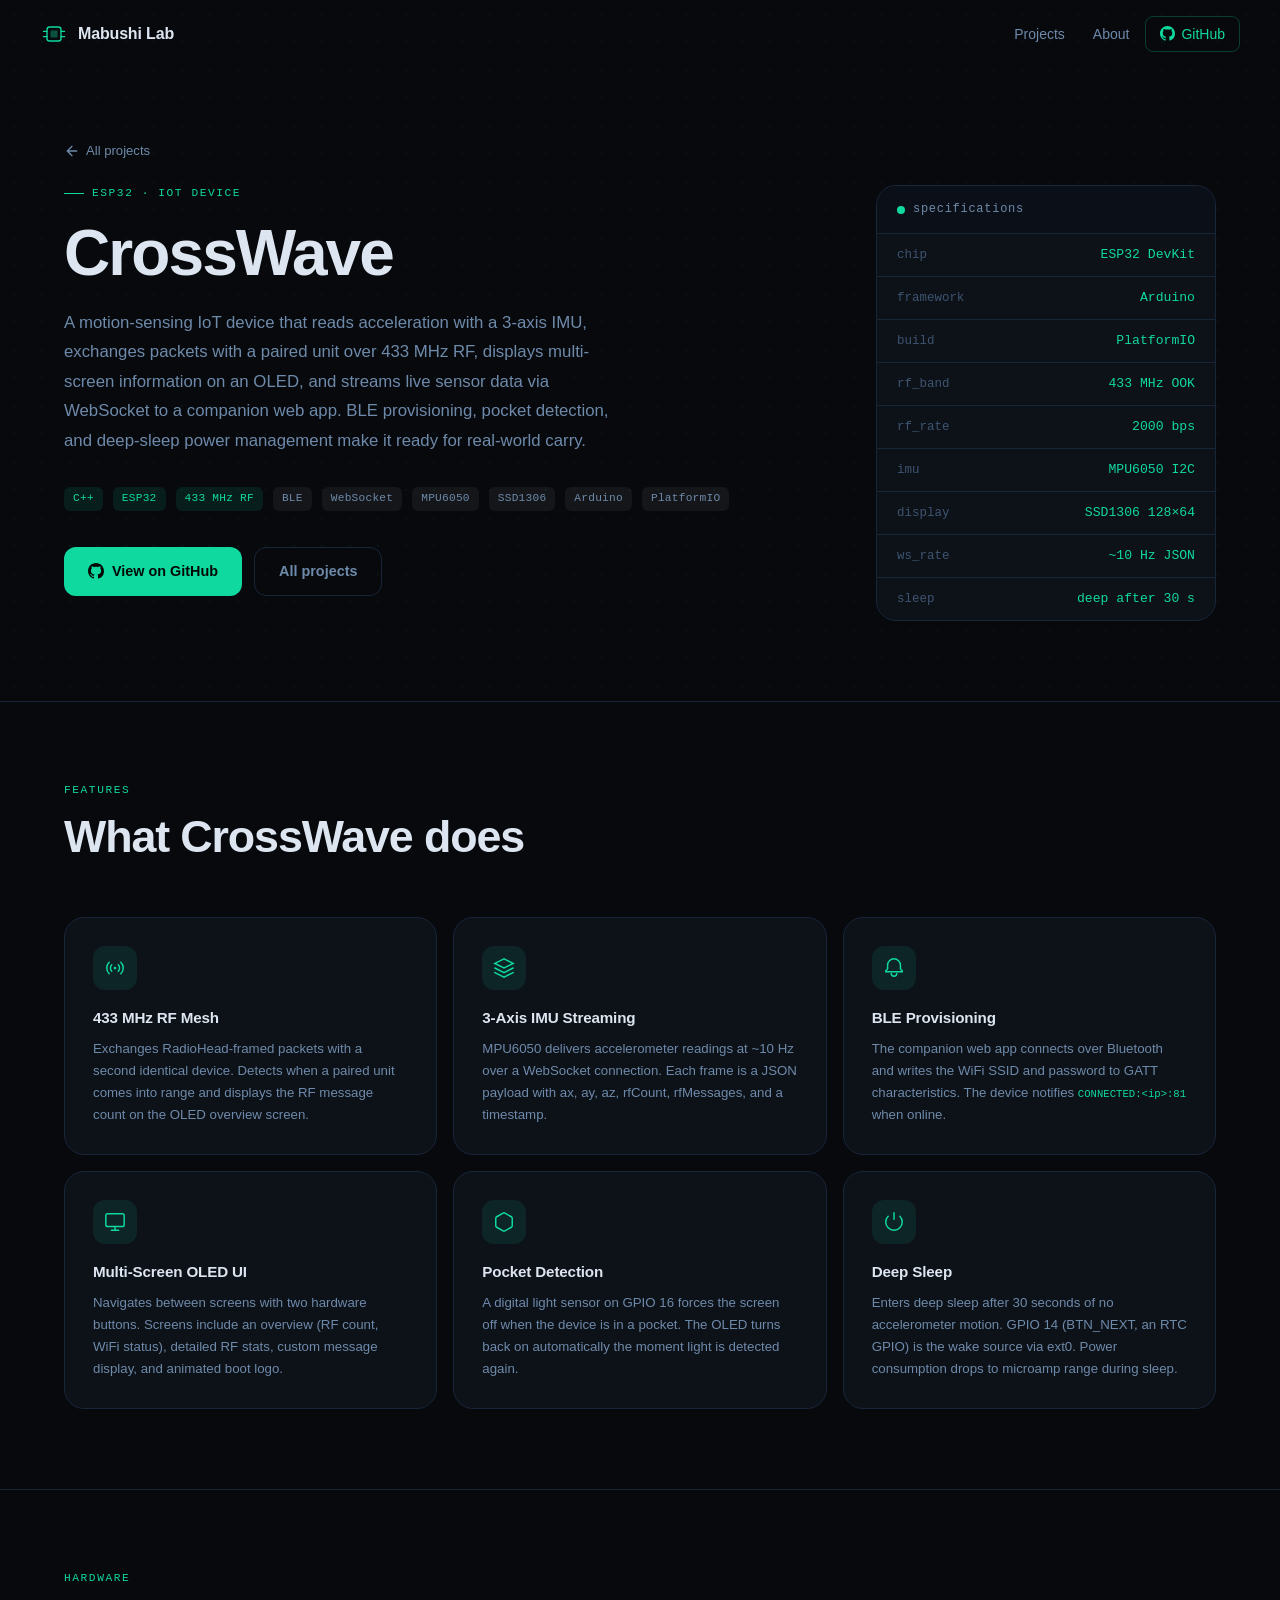
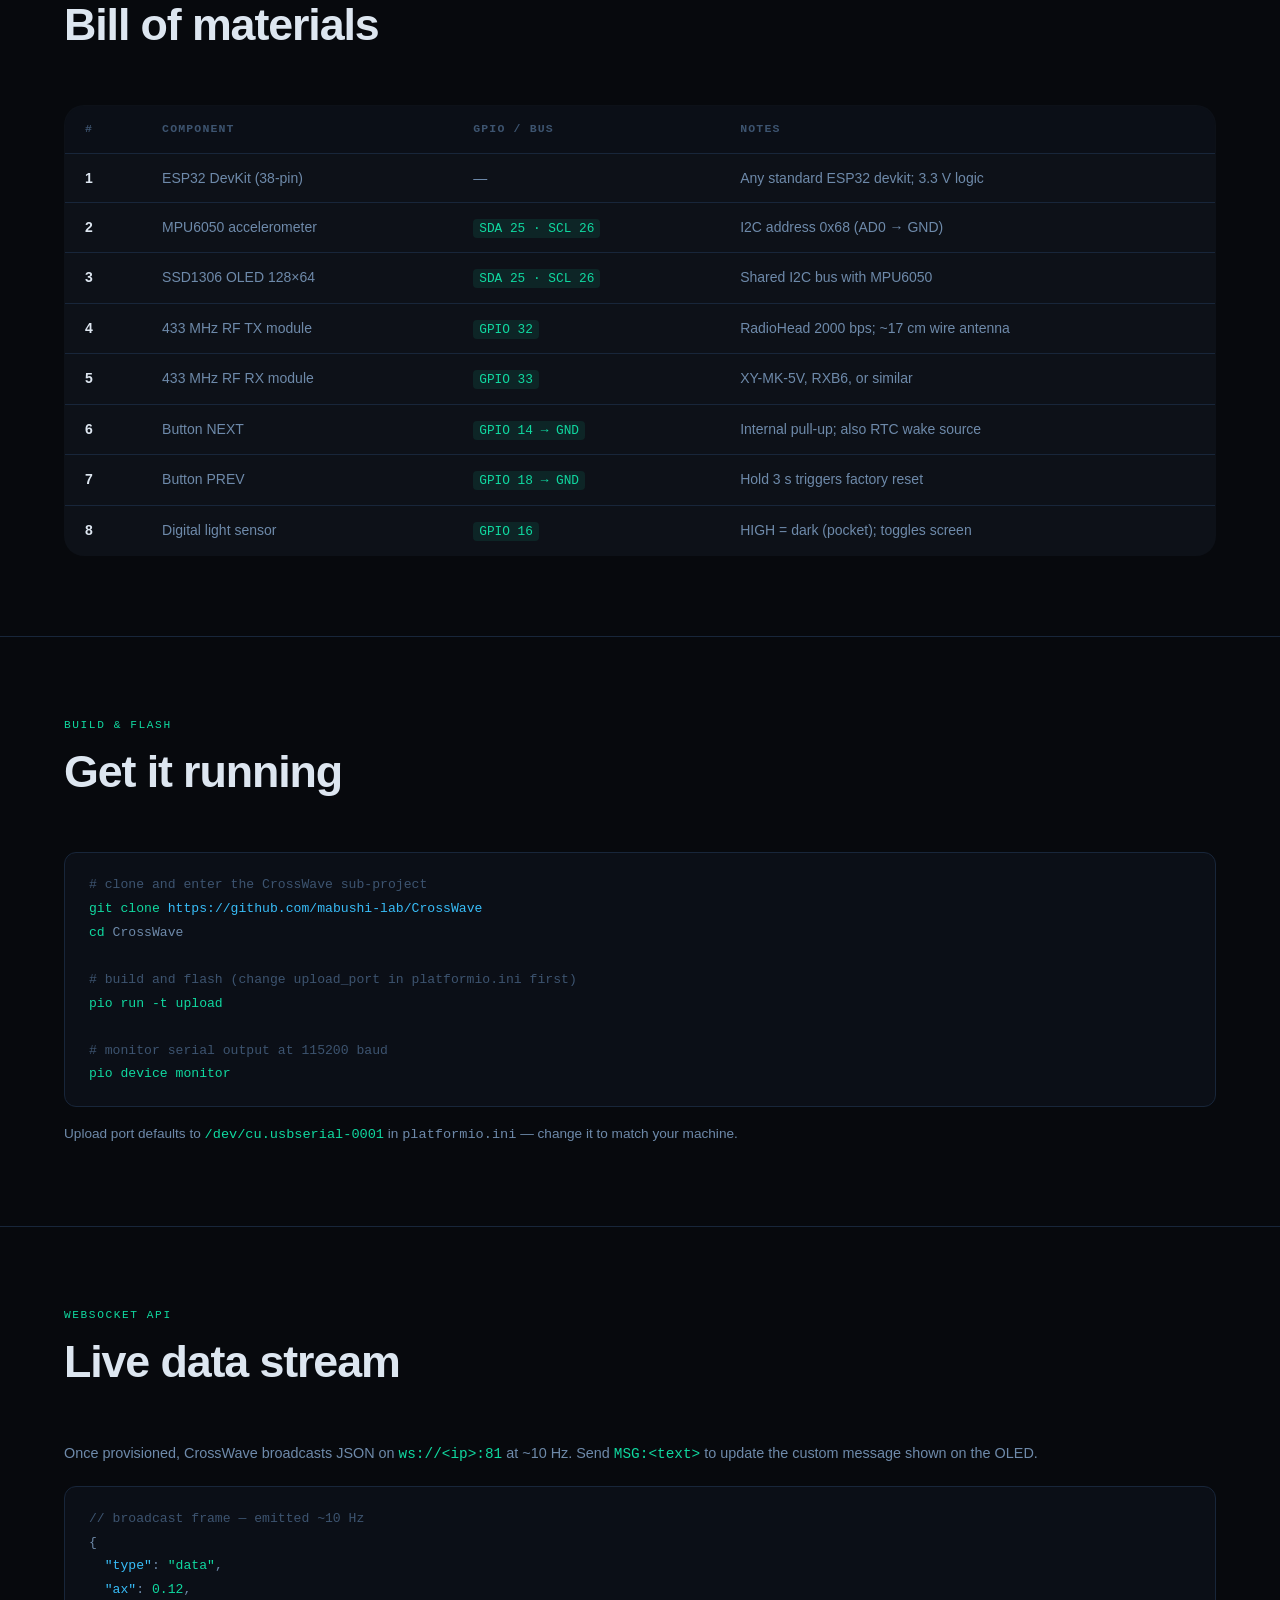
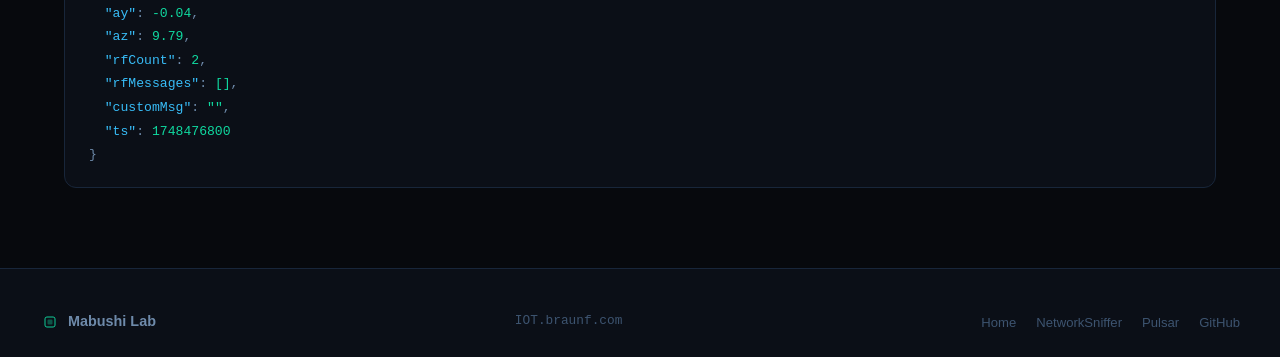
==== commit a316b892: "Add social preview image, 404 page, SEO metadata, robots and sitemap Co-Authored-By: Claude Sonnet 5" ====
--- a/crosswave.html
+++ b/crosswave.html
@@ -5,6 +5,20 @@
     <meta name="viewport" content="width=device-width, initial-scale=1.0">
     <title>CrossWave — Mabushi Lab</title>
     <meta name="description" content="CrossWave is an ESP32 IoT device with accelerometer, 433 MHz RF, BLE provisioning, OLED display, and WebSocket streaming.">
+    <meta name="theme-color" content="#07090d">
+    <link rel="canonical" href="https://iot.braunf.com/crosswave.html">
+    <meta property="og:type" content="website">
+    <meta property="og:site_name" content="Mabushi Lab">
+    <meta property="og:title" content="CrossWave — Mabushi Lab">
+    <meta property="og:description" content="CrossWave is an ESP32 IoT device with accelerometer, 433 MHz RF, BLE provisioning, OLED display, and WebSocket streaming.">
+    <meta property="og:url" content="https://iot.braunf.com/crosswave.html">
+    <meta property="og:image" content="https://iot.braunf.com/og-image.png">
+    <meta property="og:image:width" content="1200">
+    <meta property="og:image:height" content="630">
+    <meta name="twitter:card" content="summary_large_image">
+    <meta name="twitter:title" content="CrossWave — Mabushi Lab">
+    <meta name="twitter:description" content="CrossWave is an ESP32 IoT device with accelerometer, 433 MHz RF, BLE provisioning, OLED display, and WebSocket streaming.">
+    <meta name="twitter:image" content="https://iot.braunf.com/og-image.png">
     <link rel="stylesheet" href="style.css">
     <link rel="icon" href="data:image/svg+xml,<svg xmlns='http://www.w3.org/2000/svg' viewBox='0 0 32 32'><rect width='32' height='32' fill='%2307090d'/><rect x='8' y='8' width='16' height='16' rx='3' fill='none' stroke='%2310d9a0' stroke-width='1.5'/><rect x='12' y='12' width='8' height='8' rx='1.5' fill='%2310d9a0' opacity='.4'/><line x1='4' y1='13' x2='8' y2='13' stroke='%2310d9a0' stroke-width='1.5'/><line x1='4' y1='19' x2='8' y2='19' stroke='%2310d9a0' stroke-width='1.5'/><line x1='24' y1='13' x2='28' y2='13' stroke='%2310d9a0' stroke-width='1.5'/><line x1='24' y1='19' x2='28' y2='19' stroke='%2310d9a0' stroke-width='1.5'/></svg>">
 </head>
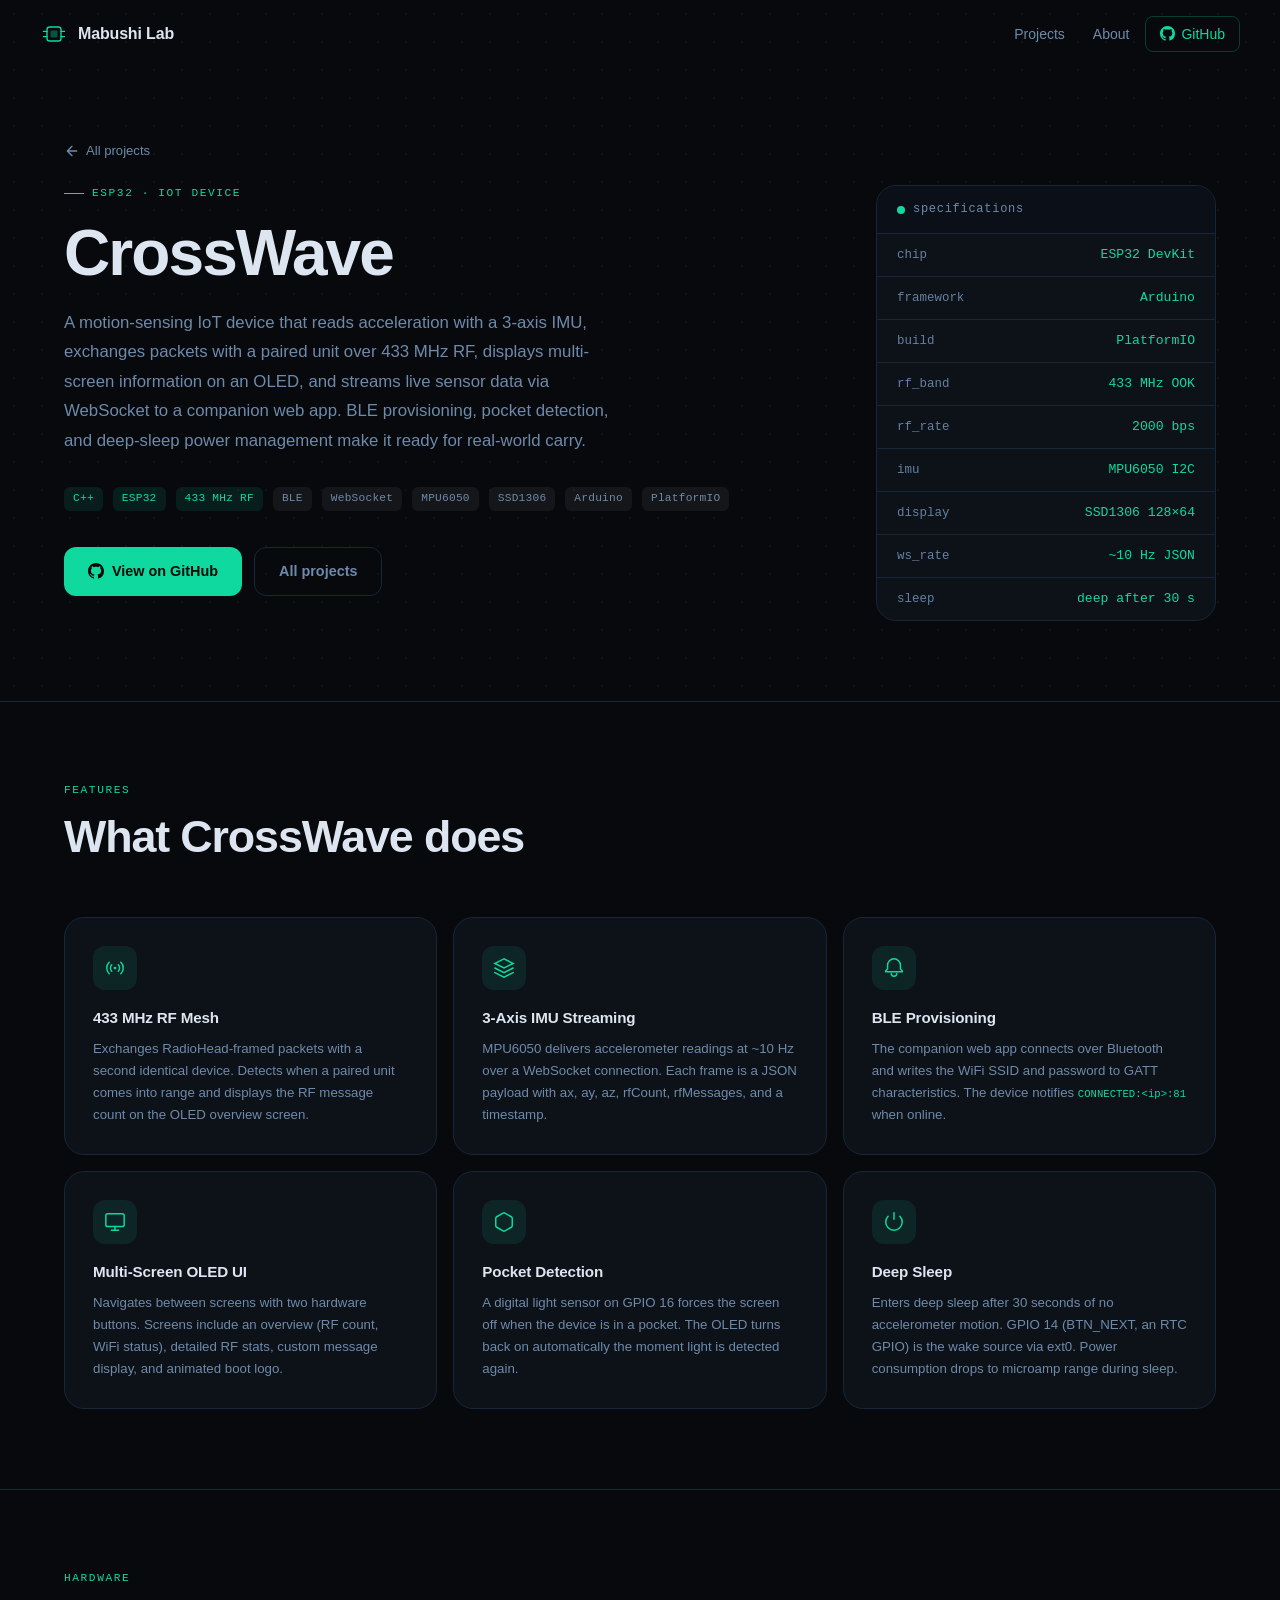
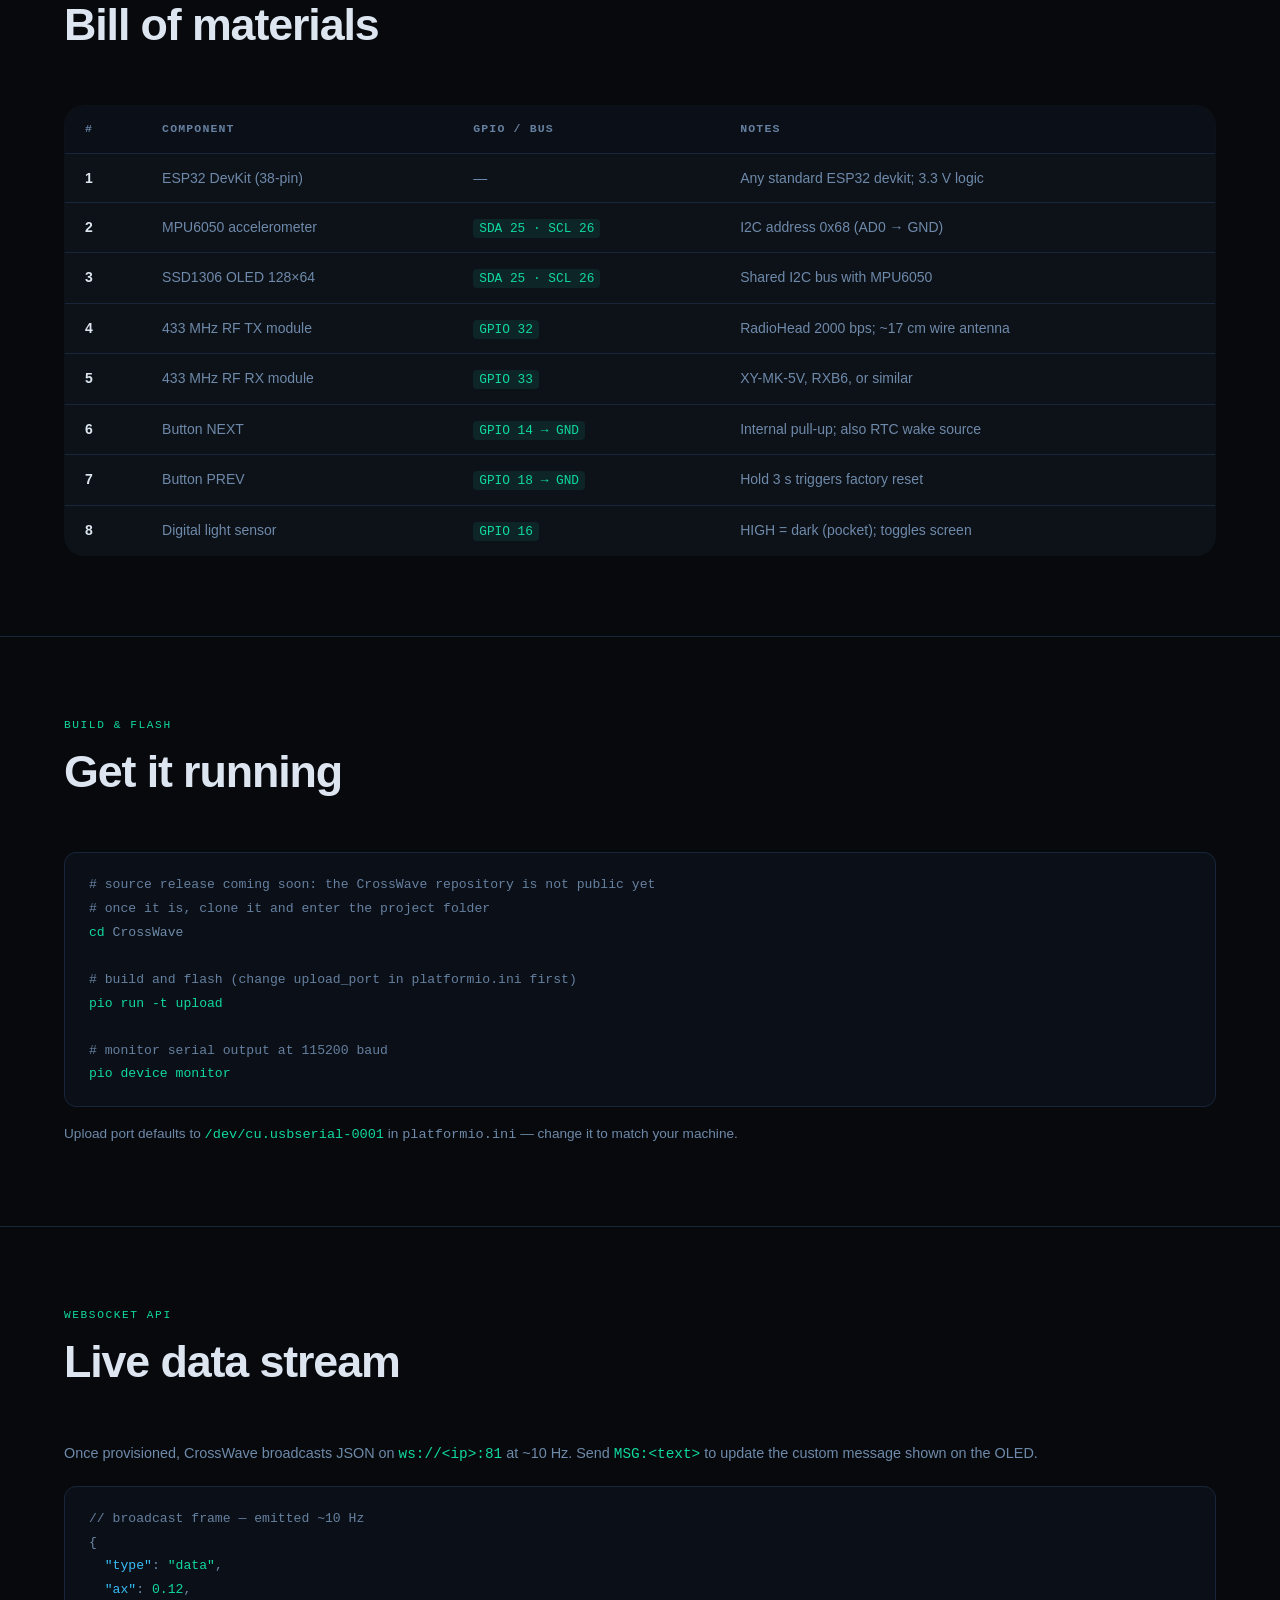
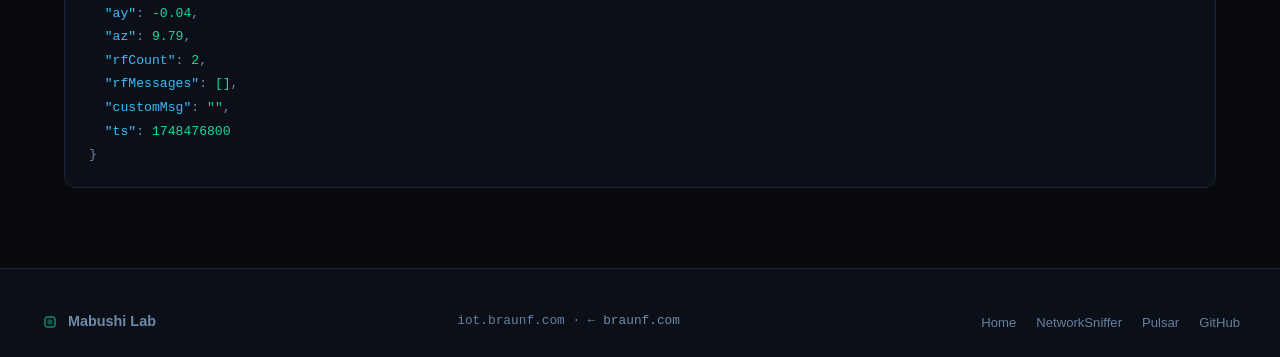
==== commit 575b51a4: "Make project cards real links and fix CrossWave dead repo Use a stretched link with separate GitHub " ====
--- a/crosswave.html
+++ b/crosswave.html
@@ -37,7 +37,7 @@
             </svg>
             Mabushi Lab
         </a>
-        <button class="nav-toggle" id="nav-toggle" aria-label="Toggle menu">
+        <button class="nav-toggle" id="nav-toggle" aria-label="Toggle menu" aria-expanded="false" aria-controls="nav-links">
             <span></span><span></span><span></span>
         </button>
         <ul class="nav-links" id="nav-links">
@@ -199,8 +199,8 @@
             <h2 class="section-title">Get it running</h2>
         </div>
         <div class="code-block">
-            <div><span class="cb-comment"># clone and enter the CrossWave sub-project</span></div>
-            <div><span class="cb-cmd">git clone</span> <span class="cb-arg">https://github.com/mabushi-lab/CrossWave</span></div>
+            <div><span class="cb-comment"># source release coming soon: the CrossWave repository is not public yet</span></div>
+            <div><span class="cb-comment"># once it is, clone it and enter the project folder</span></div>
             <div><span class="cb-cmd">cd</span> CrossWave</div>
             <div>&nbsp;</div>
             <div><span class="cb-comment"># build and flash (change upload_port in platformio.ini first)</span></div>
@@ -252,7 +252,7 @@
             </svg>
             Mabushi Lab
         </div>
-        <span class="footer-copy">IOT.braunf.com</span>
+        <span class="footer-copy">iot.braunf.com &middot; <a href="https://braunf.com" class="footer-hub">&larr; braunf.com</a></span>
         <ul class="footer-links">
             <li><a href="index.html">Home</a></li>
             <li><a href="networksniffer.html">NetworkSniffer</a></li>
--- a/style.css
+++ b/style.css
@@ -14,7 +14,7 @@
     --border-hover:  #243650;
     --text:          #dde6f0;
     --text-muted:    #6e8aaa;
-    --text-dim:      #3d5470;
+    --text-dim:      #6580a0;
     --accent:        #10d9a0;
     --accent-light:  #3ee3b2;
     --accent-dim:    rgba(16, 217, 160, 0.1);
@@ -57,15 +57,23 @@
     top: 0; left: 0; right: 0;
     z-index: 100;
     padding: 0 24px;
-    transition: background var(--transition), backdrop-filter var(--transition);
-}
-
-.nav.scrolled {
+}
+
+.nav::before {
+    content: '';
+    position: absolute;
+    inset: 0;
+    z-index: -1;
     background: rgba(7, 9, 13, 0.90);
     backdrop-filter: blur(20px);
     -webkit-backdrop-filter: blur(20px);
     border-bottom: 1px solid var(--border);
-}
+    opacity: 0;
+    transition: opacity var(--transition);
+}
+
+.nav.scrolled::before,
+.nav.menu-open::before { opacity: 1; }
 
 .nav-inner {
     max-width: var(--max-w);
@@ -1051,3 +1059,50 @@
     .strip-item { padding-right: 16px; margin-right: 16px; }
     .footer-inner { flex-direction: column; align-items: flex-start; }
 }
+
+/* ===== Card links ===== */
+/* The whole card is clickable through the "Learn more" link's stretched ::after;
+   the GitHub link sits above it so both stay real, separate links. */
+.proj-link.stretched::after {
+    content: '';
+    position: absolute;
+    inset: 0;
+    z-index: 1;
+}
+
+.proj-link.secondary { position: relative; z-index: 2; }
+
+.proj-link-note {
+    font-weight: 500;
+    font-style: italic;
+    border-style: dashed;
+    cursor: default;
+}
+
+.footer-hub { color: var(--text-muted); transition: color var(--transition); }
+.footer-hub:hover { color: var(--accent); }
+
+/* ===== Focus ===== */
+a:focus-visible,
+button:focus-visible {
+    outline: 2px solid var(--accent);
+    outline-offset: 3px;
+    border-radius: 6px;
+}
+
+.proj-link.stretched:focus-visible { outline: none; }
+.proj-card:has(.proj-link.stretched:focus-visible) {
+    outline: 2px solid var(--accent);
+    outline-offset: 3px;
+}
+
+/* ===== Reduced motion ===== */
+@media (prefers-reduced-motion: reduce) {
+    *, *::before, *::after {
+        animation-duration: 0.01ms !important;
+        animation-iteration-count: 1 !important;
+        transition-duration: 0.01ms !important;
+        scroll-behavior: auto !important;
+    }
+    .fade-in { opacity: 1; transform: none; }
+}
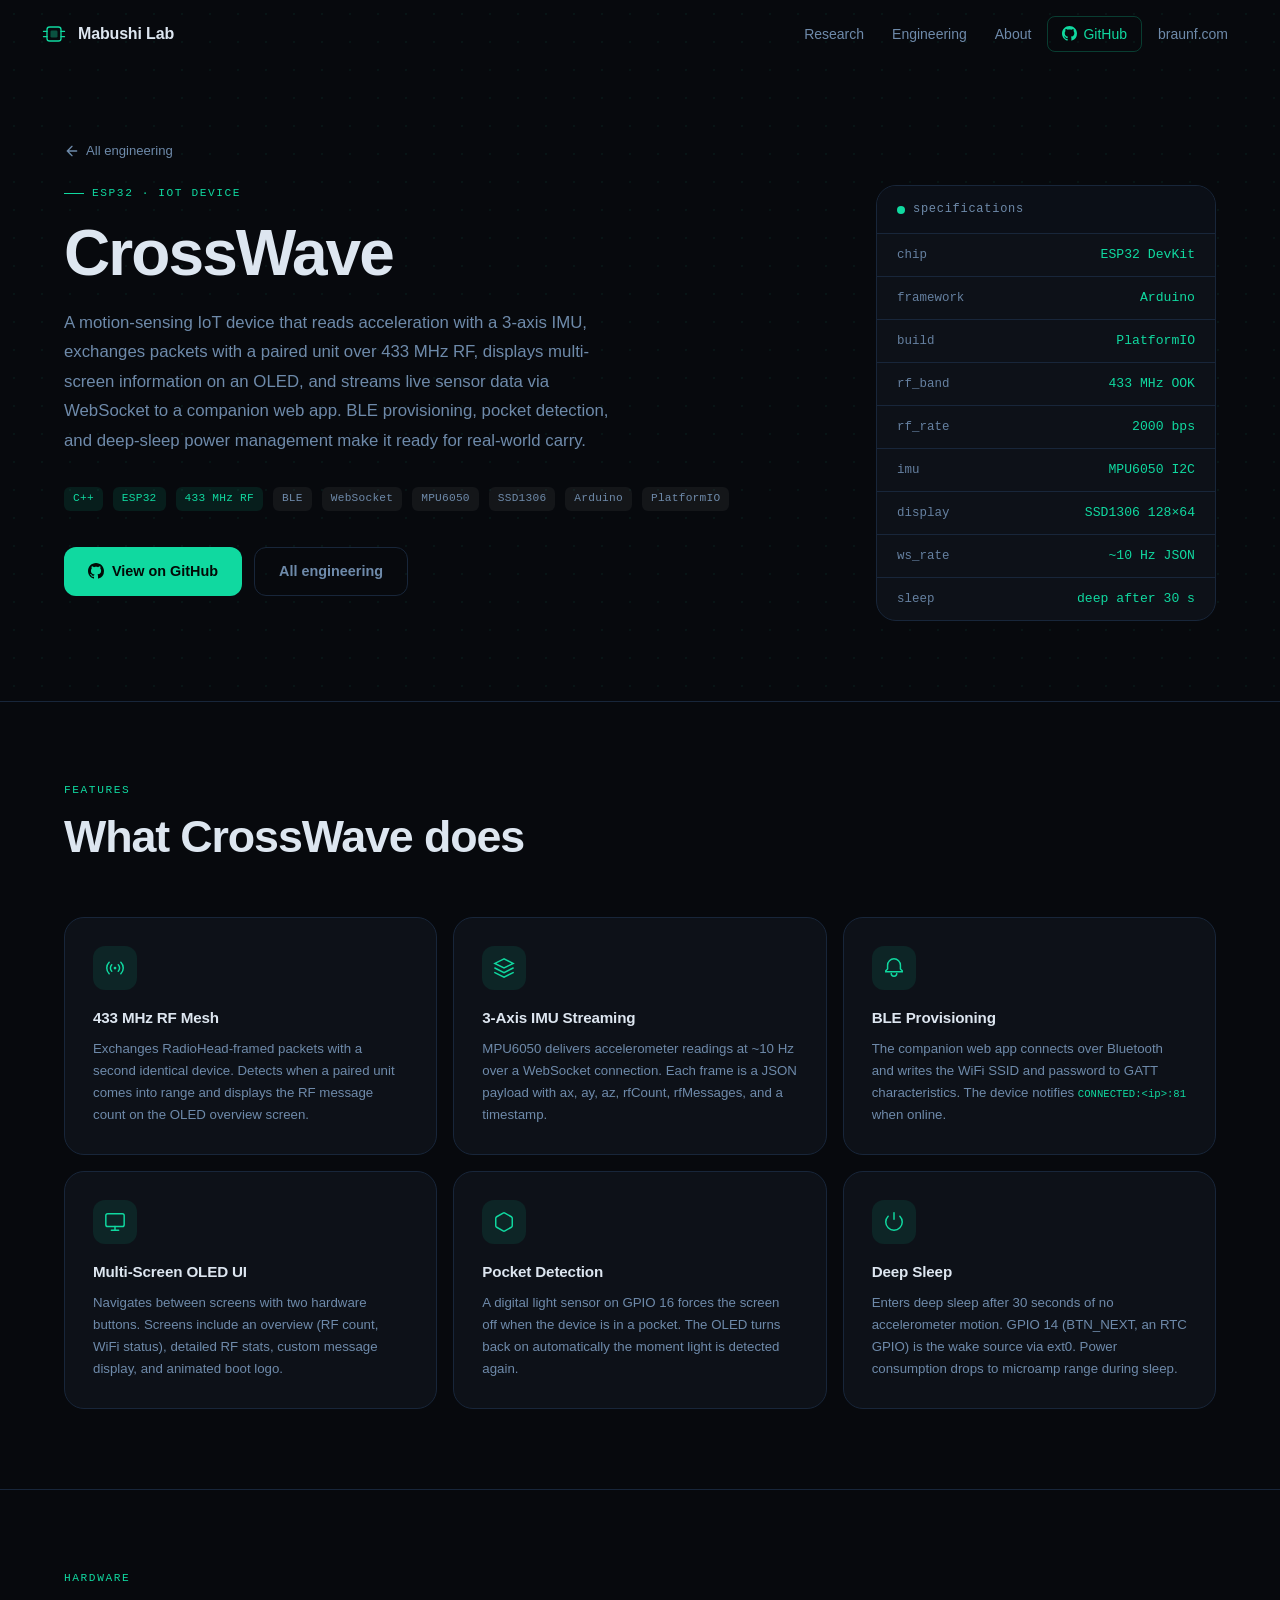
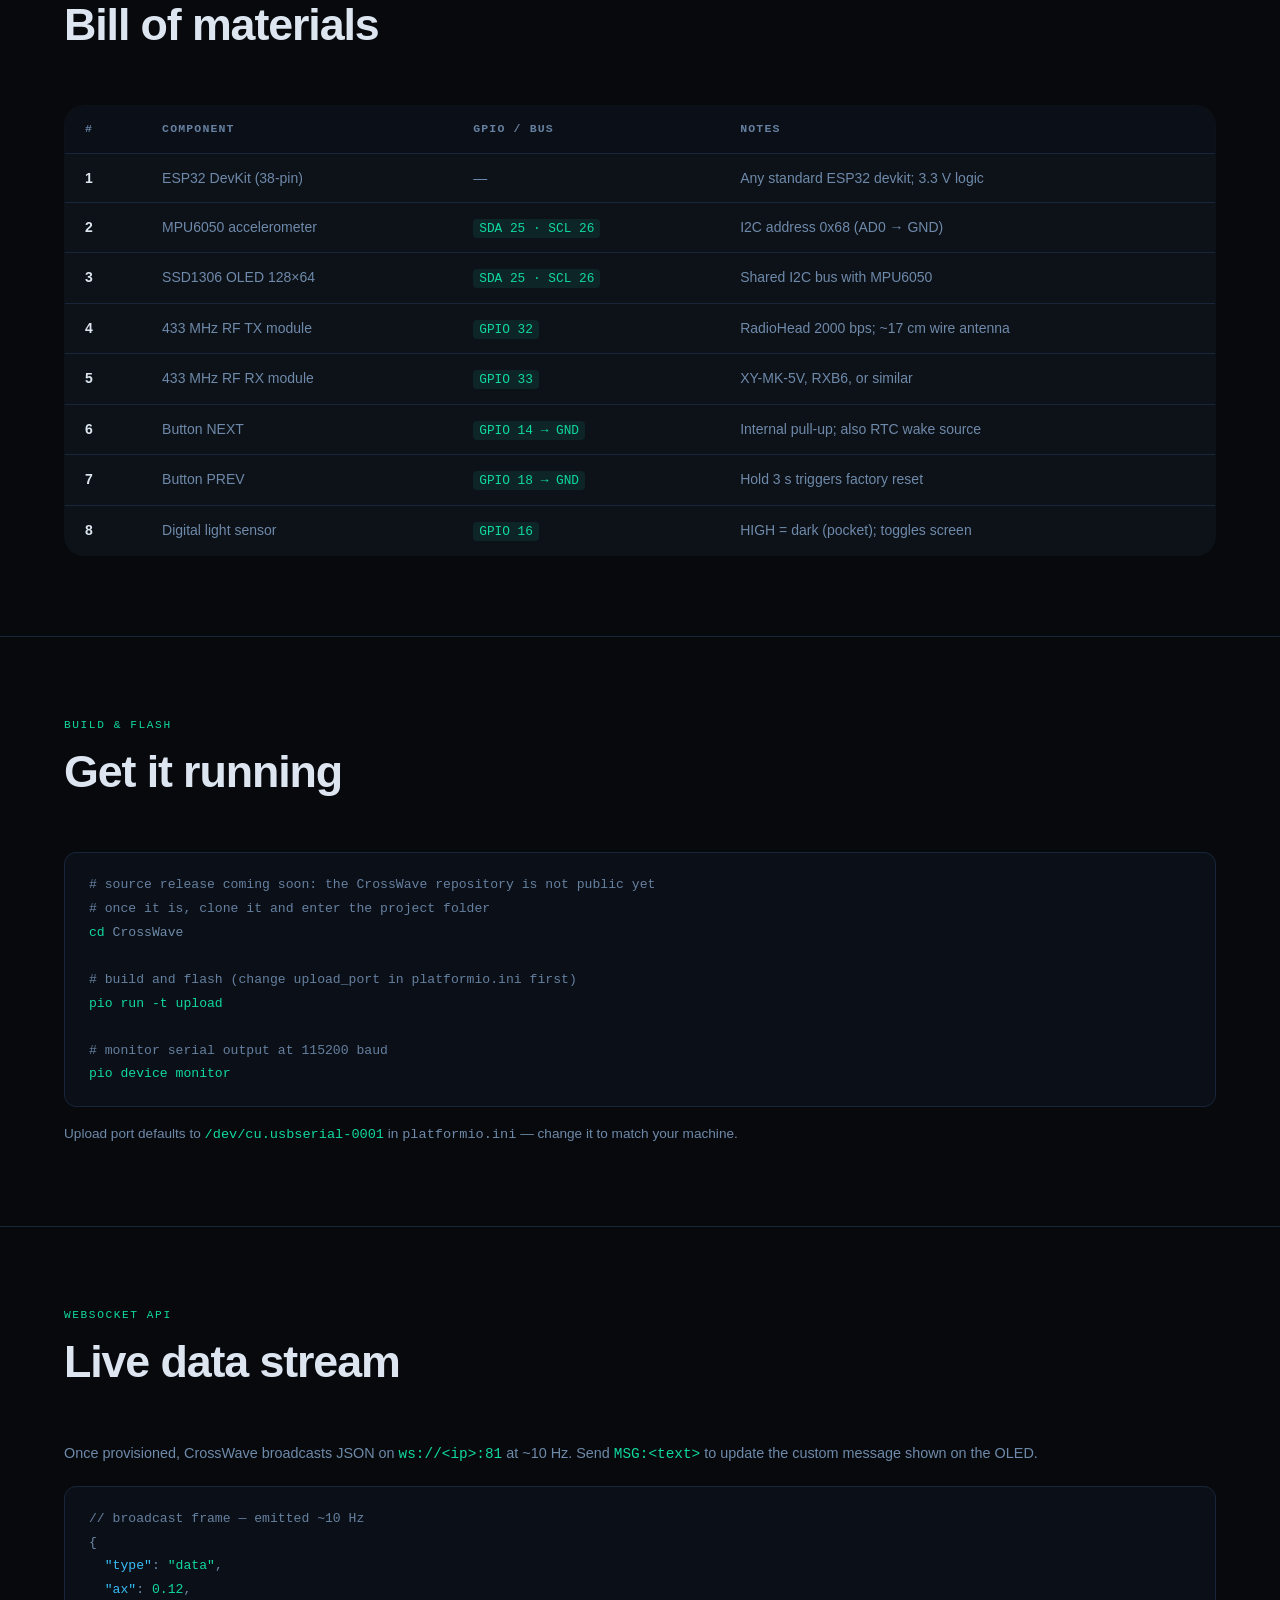
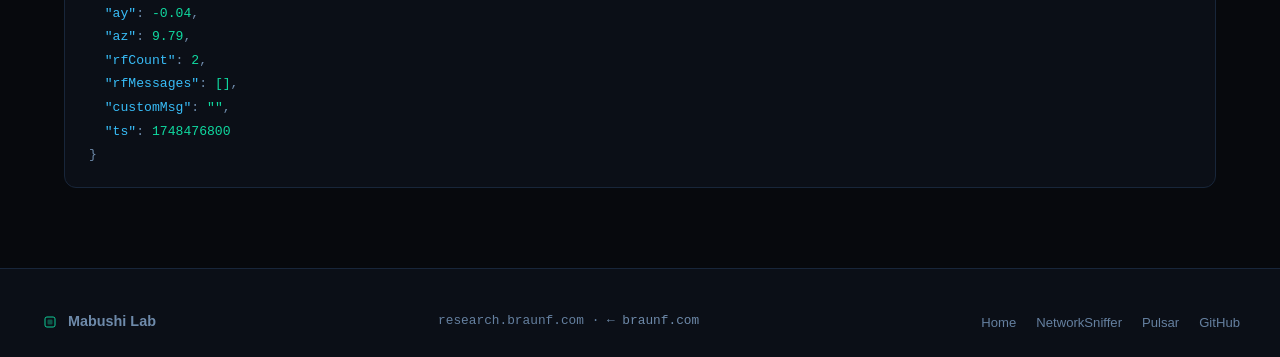
==== commit 52e3b0cb: "Combine the research and IoT lab pages at research.braunf.com The homepage is now research-first: wh" ====
--- a/crosswave.html
+++ b/crosswave.html
@@ -6,19 +6,19 @@
     <title>CrossWave — Mabushi Lab</title>
     <meta name="description" content="CrossWave is an ESP32 IoT device with accelerometer, 433 MHz RF, BLE provisioning, OLED display, and WebSocket streaming.">
     <meta name="theme-color" content="#07090d">
-    <link rel="canonical" href="https://iot.braunf.com/crosswave.html">
+    <link rel="canonical" href="https://research.braunf.com/crosswave.html">
     <meta property="og:type" content="website">
     <meta property="og:site_name" content="Mabushi Lab">
     <meta property="og:title" content="CrossWave — Mabushi Lab">
     <meta property="og:description" content="CrossWave is an ESP32 IoT device with accelerometer, 433 MHz RF, BLE provisioning, OLED display, and WebSocket streaming.">
-    <meta property="og:url" content="https://iot.braunf.com/crosswave.html">
-    <meta property="og:image" content="https://iot.braunf.com/og-image.png">
+    <meta property="og:url" content="https://research.braunf.com/crosswave.html">
+    <meta property="og:image" content="https://research.braunf.com/og-image.png">
     <meta property="og:image:width" content="1200">
     <meta property="og:image:height" content="630">
     <meta name="twitter:card" content="summary_large_image">
     <meta name="twitter:title" content="CrossWave — Mabushi Lab">
     <meta name="twitter:description" content="CrossWave is an ESP32 IoT device with accelerometer, 433 MHz RF, BLE provisioning, OLED display, and WebSocket streaming.">
-    <meta name="twitter:image" content="https://iot.braunf.com/og-image.png">
+    <meta name="twitter:image" content="https://research.braunf.com/og-image.png">
     <link rel="stylesheet" href="style.css">
     <link rel="icon" href="data:image/svg+xml,<svg xmlns='http://www.w3.org/2000/svg' viewBox='0 0 32 32'><rect width='32' height='32' fill='%2307090d'/><rect x='8' y='8' width='16' height='16' rx='3' fill='none' stroke='%2310d9a0' stroke-width='1.5'/><rect x='12' y='12' width='8' height='8' rx='1.5' fill='%2310d9a0' opacity='.4'/><line x1='4' y1='13' x2='8' y2='13' stroke='%2310d9a0' stroke-width='1.5'/><line x1='4' y1='19' x2='8' y2='19' stroke='%2310d9a0' stroke-width='1.5'/><line x1='24' y1='13' x2='28' y2='13' stroke='%2310d9a0' stroke-width='1.5'/><line x1='24' y1='19' x2='28' y2='19' stroke='%2310d9a0' stroke-width='1.5'/></svg>">
 </head>
@@ -41,7 +41,8 @@
             <span></span><span></span><span></span>
         </button>
         <ul class="nav-links" id="nav-links">
-            <li><a href="index.html#projects">Projects</a></li>
+            <li><a href="index.html#research">Research</a></li>
+            <li><a href="index.html#engineering">Engineering</a></li>
             <li><a href="index.html#about">About</a></li>
             <li class="nav-github">
                 <a href="https://github.com/mabushi-lab" target="_blank" rel="noopener">
@@ -49,6 +50,7 @@
                     GitHub
                 </a>
             </li>
+            <li><a href="https://braunf.com">braunf.com</a></li>
         </ul>
     </div>
 </nav>
@@ -56,9 +58,9 @@
 <!-- Project Hero -->
 <div class="project-hero">
     <div class="container">
-        <a href="index.html" class="back-link" style="padding:0 0 24px; display:inline-flex">
+        <a href="index.html#engineering" class="back-link" style="padding:0 0 24px; display:inline-flex">
             <svg width="16" height="16" viewBox="0 0 24 24" fill="none" stroke="currentColor" stroke-width="2" stroke-linecap="round"><path d="M19 12H5M12 5l-7 7 7 7"/></svg>
-            All projects
+            All engineering
         </a>
     </div>
     <div class="project-hero-inner container">
@@ -87,7 +89,7 @@
                     <svg width="16" height="16" viewBox="0 0 24 24" fill="currentColor"><path d="M12 0C5.37 0 0 5.37 0 12c0 5.31 3.435 9.795 8.205 11.385.6.105.825-.255.825-.57 0-.285-.015-1.23-.015-2.235-3.015.555-3.795-.735-4.035-1.41-.135-.345-.72-1.41-1.23-1.695-.42-.225-1.02-.78-.015-.795.945-.015 1.62.87 1.845 1.23 1.08 1.815 2.805 1.305 3.495.99.105-.78.42-1.305.765-1.605-2.67-.3-5.46-1.335-5.46-5.925 0-1.305.465-2.385 1.23-3.225-.12-.3-.54-1.53.12-3.18 0 0 1.005-.315 3.3 1.23.96-.27 1.98-.405 3-.405s2.04.135 3 .405c2.295-1.56 3.3-1.23 3.3-1.23.66 1.65.24 2.88.12 3.18.765.84 1.23 1.905 1.23 3.225 0 4.605-2.805 5.625-5.475 5.925.435.375.81 1.095.81 2.22 0 1.605-.015 2.895-.015 3.3 0 .315.225.69.825.57A12.02 12.02 0 0024 12c0-6.63-5.37-12-12-12z"/></svg>
                     View on GitHub
                 </a>
-                <a href="index.html#projects" class="btn btn-ghost">All projects</a>
+                <a href="index.html#engineering" class="btn btn-ghost">All engineering</a>
             </div>
         </div>
         <div class="project-hero-side">
@@ -252,7 +254,7 @@
             </svg>
             Mabushi Lab
         </div>
-        <span class="footer-copy">iot.braunf.com &middot; <a href="https://braunf.com" class="footer-hub">&larr; braunf.com</a></span>
+        <span class="footer-copy">research.braunf.com &middot; <a href="https://braunf.com" class="footer-hub">&larr; braunf.com</a></span>
         <ul class="footer-links">
             <li><a href="index.html">Home</a></li>
             <li><a href="networksniffer.html">NetworkSniffer</a></li>
--- a/style.css
+++ b/style.css
@@ -1106,3 +1106,165 @@
     }
     .fade-in { opacity: 1; transform: none; }
 }
+
+/* ===== Research-first homepage ===== */
+.skip-link {
+    position: absolute;
+    left: 12px;
+    top: -60px;
+    z-index: 200;
+    padding: 10px 16px;
+    border-radius: 8px;
+    background: var(--accent);
+    color: #04120d;
+    font-weight: 600;
+    font-size: 0.85rem;
+}
+.skip-link:focus { top: 12px; }
+
+.rs-layout {
+    display: grid;
+    grid-template-columns: minmax(0, 1fr) 360px;
+    gap: 56px;
+    align-items: start;
+}
+
+.rs-main .section-header { margin-bottom: 30px; }
+.rs-main .section-sub { max-width: 62ch; font-size: 1.02rem; line-height: 1.75; }
+.rs-main .section-sub em { font-style: normal; color: var(--text); }
+
+.rs-links { display: flex; flex-wrap: wrap; gap: 8px; margin-top: 22px; }
+
+.rs-subhead {
+    font-family: var(--font-mono);
+    font-size: 0.74rem;
+    font-weight: 600;
+    letter-spacing: 0.16em;
+    text-transform: uppercase;
+    color: var(--accent);
+    margin: 52px 0 18px;
+    scroll-margin-top: 90px;
+}
+
+.rs-interests {
+    list-style: none;
+    display: grid;
+    grid-template-columns: repeat(2, minmax(0, 1fr));
+    gap: 12px;
+}
+
+.rs-interest {
+    display: flex;
+    flex-direction: column;
+    gap: 5px;
+    padding: 16px 18px;
+    border: 1px solid var(--border);
+    border-radius: var(--radius);
+    background: var(--bg-card);
+    transition: border-color var(--transition), background var(--transition);
+}
+.rs-interest:hover { border-color: var(--border-hover); background: var(--bg-card-hover); }
+.rs-interest-name { font-size: 0.92rem; font-weight: 600; color: var(--text); }
+.rs-interest-desc { font-size: 0.8rem; line-height: 1.55; color: var(--text-muted); }
+
+.rs-papers { display: flex; flex-direction: column; gap: 18px; }
+
+.rs-paper {
+    border: 1px solid var(--border);
+    border-radius: var(--radius-lg);
+    background: var(--bg-card);
+    padding: 28px 30px;
+    transition: border-color var(--transition), transform var(--transition);
+}
+.rs-paper:hover { border-color: var(--border-hover); }
+.rs-paper-featured {
+    border-color: rgba(16, 217, 160, 0.28);
+    background: linear-gradient(180deg, rgba(16, 217, 160, 0.055), transparent 42%), var(--bg-card);
+}
+
+.rs-paper-head { display: flex; align-items: center; gap: 10px; margin-bottom: 12px; flex-wrap: wrap; }
+.rs-paper-year { font-family: var(--font-mono); font-size: 0.78rem; color: var(--text-muted); }
+.rs-badge {
+    font-size: 0.66rem;
+    letter-spacing: 0.1em;
+    text-transform: uppercase;
+    padding: 3px 9px;
+    border-radius: 99px;
+    border: 1px solid rgba(16, 217, 160, 0.3);
+    color: var(--accent);
+    background: var(--accent-dim);
+}
+.rs-badge-new { border-color: rgba(245, 158, 11, 0.35); color: var(--amber); background: var(--amber-dim); }
+
+.rs-paper-title { font-size: 1.18rem; line-height: 1.38; font-weight: 650; letter-spacing: -0.01em; margin-bottom: 16px; }
+
+.rs-contrib { list-style: none; display: flex; flex-direction: column; gap: 9px; margin-bottom: 18px; }
+.rs-contrib li { position: relative; padding-left: 18px; font-size: 0.88rem; line-height: 1.6; color: var(--text-muted); }
+.rs-contrib li::before { content: '▸'; position: absolute; left: 0; color: var(--accent); }
+
+.rs-abstract { border-top: 1px solid var(--border); padding-top: 14px; margin-bottom: 18px; }
+.rs-abstract summary {
+    display: inline-flex;
+    align-items: center;
+    gap: 8px;
+    cursor: pointer;
+    list-style: none;
+    font-size: 0.8rem;
+    letter-spacing: 0.06em;
+    color: var(--accent-light);
+}
+.rs-abstract summary::-webkit-details-marker { display: none; }
+.rs-abstract summary::before { content: '+'; display: inline-block; width: 14px; font-family: var(--font-mono); }
+.rs-abstract[open] summary::before { content: '\2013'; }
+.rs-abstract p { margin-top: 12px; font-size: 0.85rem; line-height: 1.75; color: var(--text-muted); }
+
+.rs-paper-foot { display: flex; align-items: center; justify-content: space-between; gap: 14px; flex-wrap: wrap; }
+.rs-paper-foot .proj-tags { margin: 0; }
+.rs-paper-links { display: flex; gap: 8px; flex-wrap: wrap; }
+.rs-paper-links .proj-link { padding: 5px 11px; font-size: 0.76rem; }
+
+.rs-toolkit { gap: 8px; }
+
+/* Engineering column */
+.rs-aside { position: sticky; top: 96px; }
+.rs-aside-inner {
+    border: 1px solid var(--border);
+    border-radius: var(--radius-lg);
+    background: linear-gradient(180deg, rgba(56, 189, 248, 0.05), transparent 32%), var(--bg-card);
+    padding: 26px;
+}
+.rs-aside-title { font-size: 1.45rem; font-weight: 700; letter-spacing: -0.02em; margin: 2px 0 10px; }
+.rs-aside-sub { font-size: 0.85rem; line-height: 1.65; color: var(--text-muted); margin-bottom: 20px; }
+
+.eng-list { display: flex; flex-direction: column; gap: 12px; }
+.eng-card {
+    position: relative;
+    border: 1px solid var(--border);
+    border-left: 3px solid var(--card-accent);
+    border-radius: var(--radius);
+    background: var(--bg-raised);
+    padding: 15px 16px 14px;
+    transition: border-color var(--transition), transform var(--transition), background var(--transition);
+}
+.eng-card:hover { border-color: var(--border-hover); border-left-color: var(--card-accent); background: var(--bg-card-hover); transform: translateY(-2px); }
+.eng-name { display: inline-flex; align-items: center; gap: 6px; font-size: 1rem; font-weight: 650; color: var(--text); }
+.eng-name::after { content: ''; position: absolute; inset: 0; }
+.eng-arrow { color: var(--card-accent); transition: transform var(--transition); }
+.eng-card:hover .eng-arrow { transform: translateX(3px); }
+.eng-desc { font-size: 0.8rem; line-height: 1.55; color: var(--text-muted); margin: 6px 0 10px; }
+.eng-card .proj-tags { margin: 0; }
+.eng-repo { position: relative; z-index: 2; display: inline-flex; align-items: center; gap: 6px; margin-top: 11px; font-size: 0.75rem; color: var(--text-muted); transition: color var(--transition); }
+.eng-repo:hover { color: var(--text); }
+.eng-repo-soon { font-style: italic; opacity: 0.8; }
+.eng-all { display: inline-flex; align-items: center; gap: 8px; margin-top: 18px; font-size: 0.8rem; color: var(--text-muted); transition: color var(--transition); }
+.eng-all:hover { color: var(--accent); }
+
+@media (max-width: 1020px) {
+    .rs-layout { grid-template-columns: 1fr; gap: 40px; }
+    .rs-aside { position: static; }
+}
+@media (max-width: 640px) {
+    .rs-interests { grid-template-columns: 1fr; }
+    .rs-paper { padding: 22px 20px; }
+    .rs-aside-inner { padding: 20px; }
+}
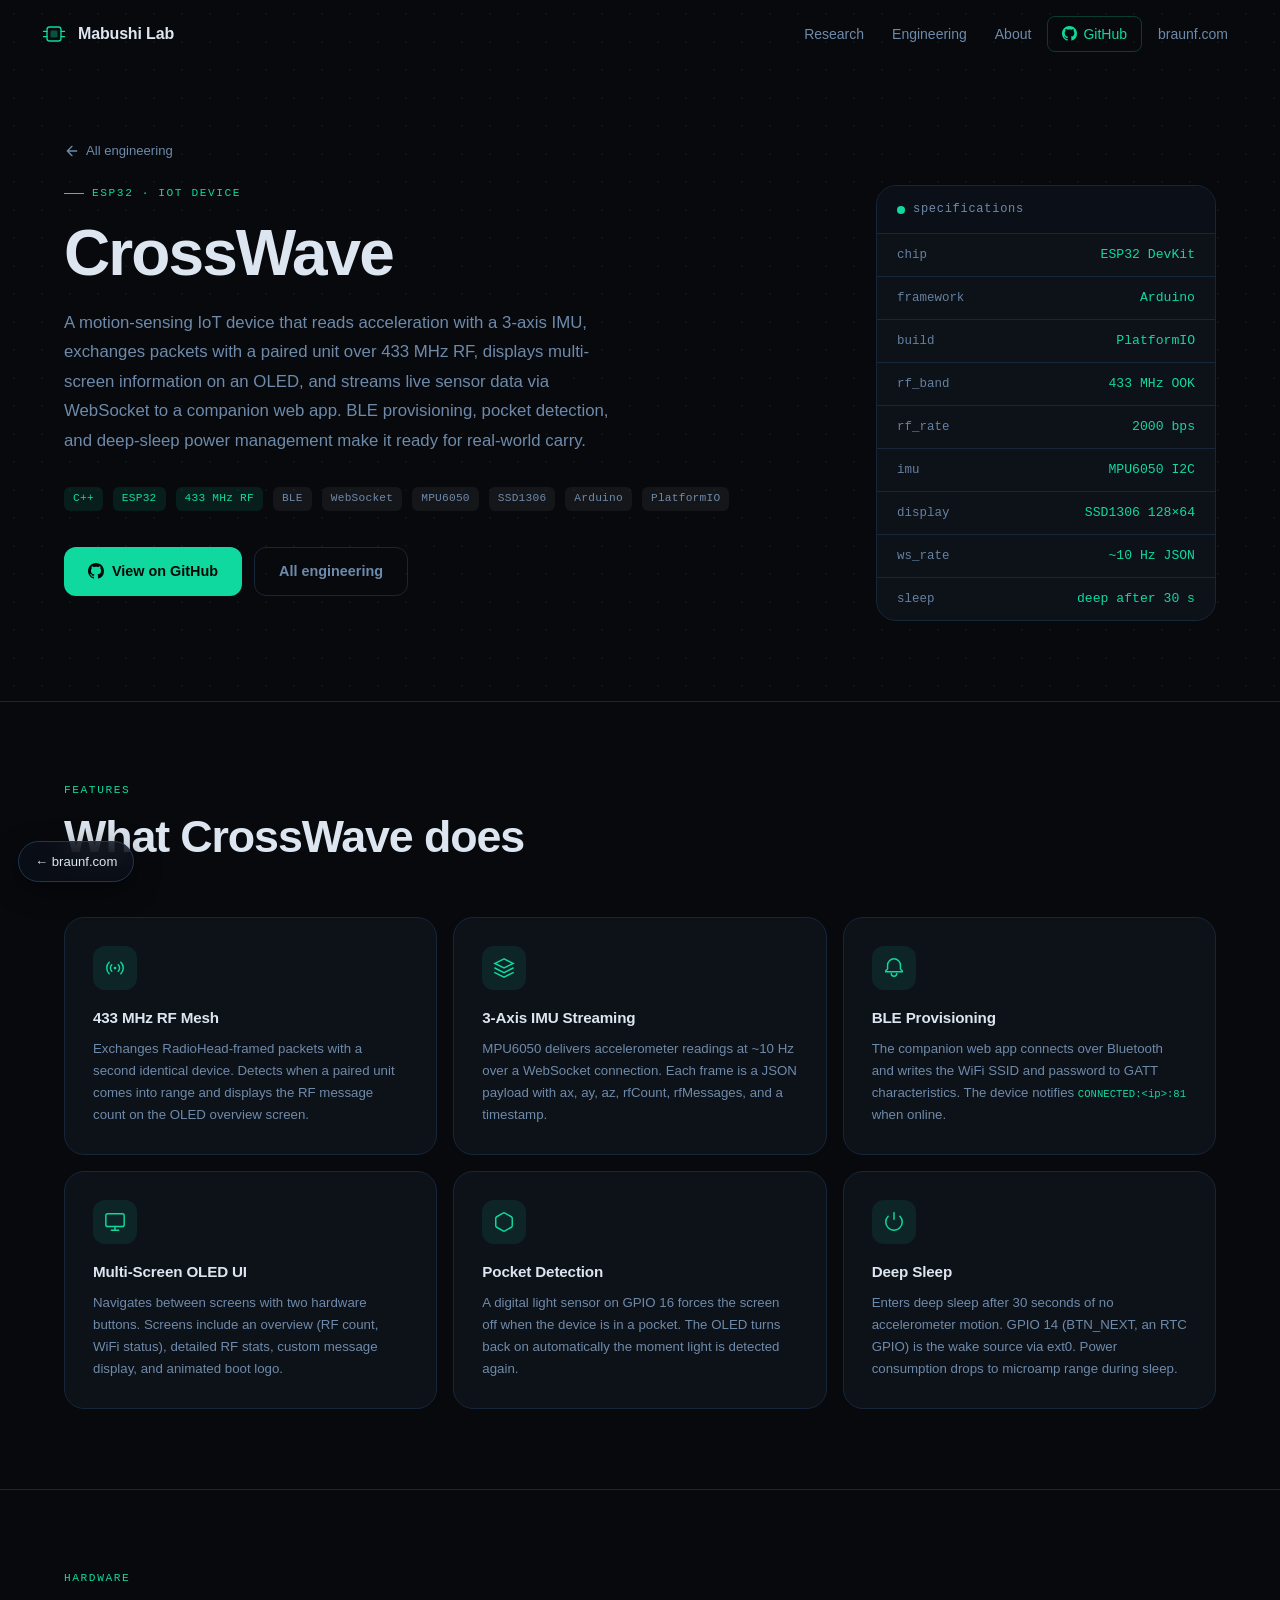
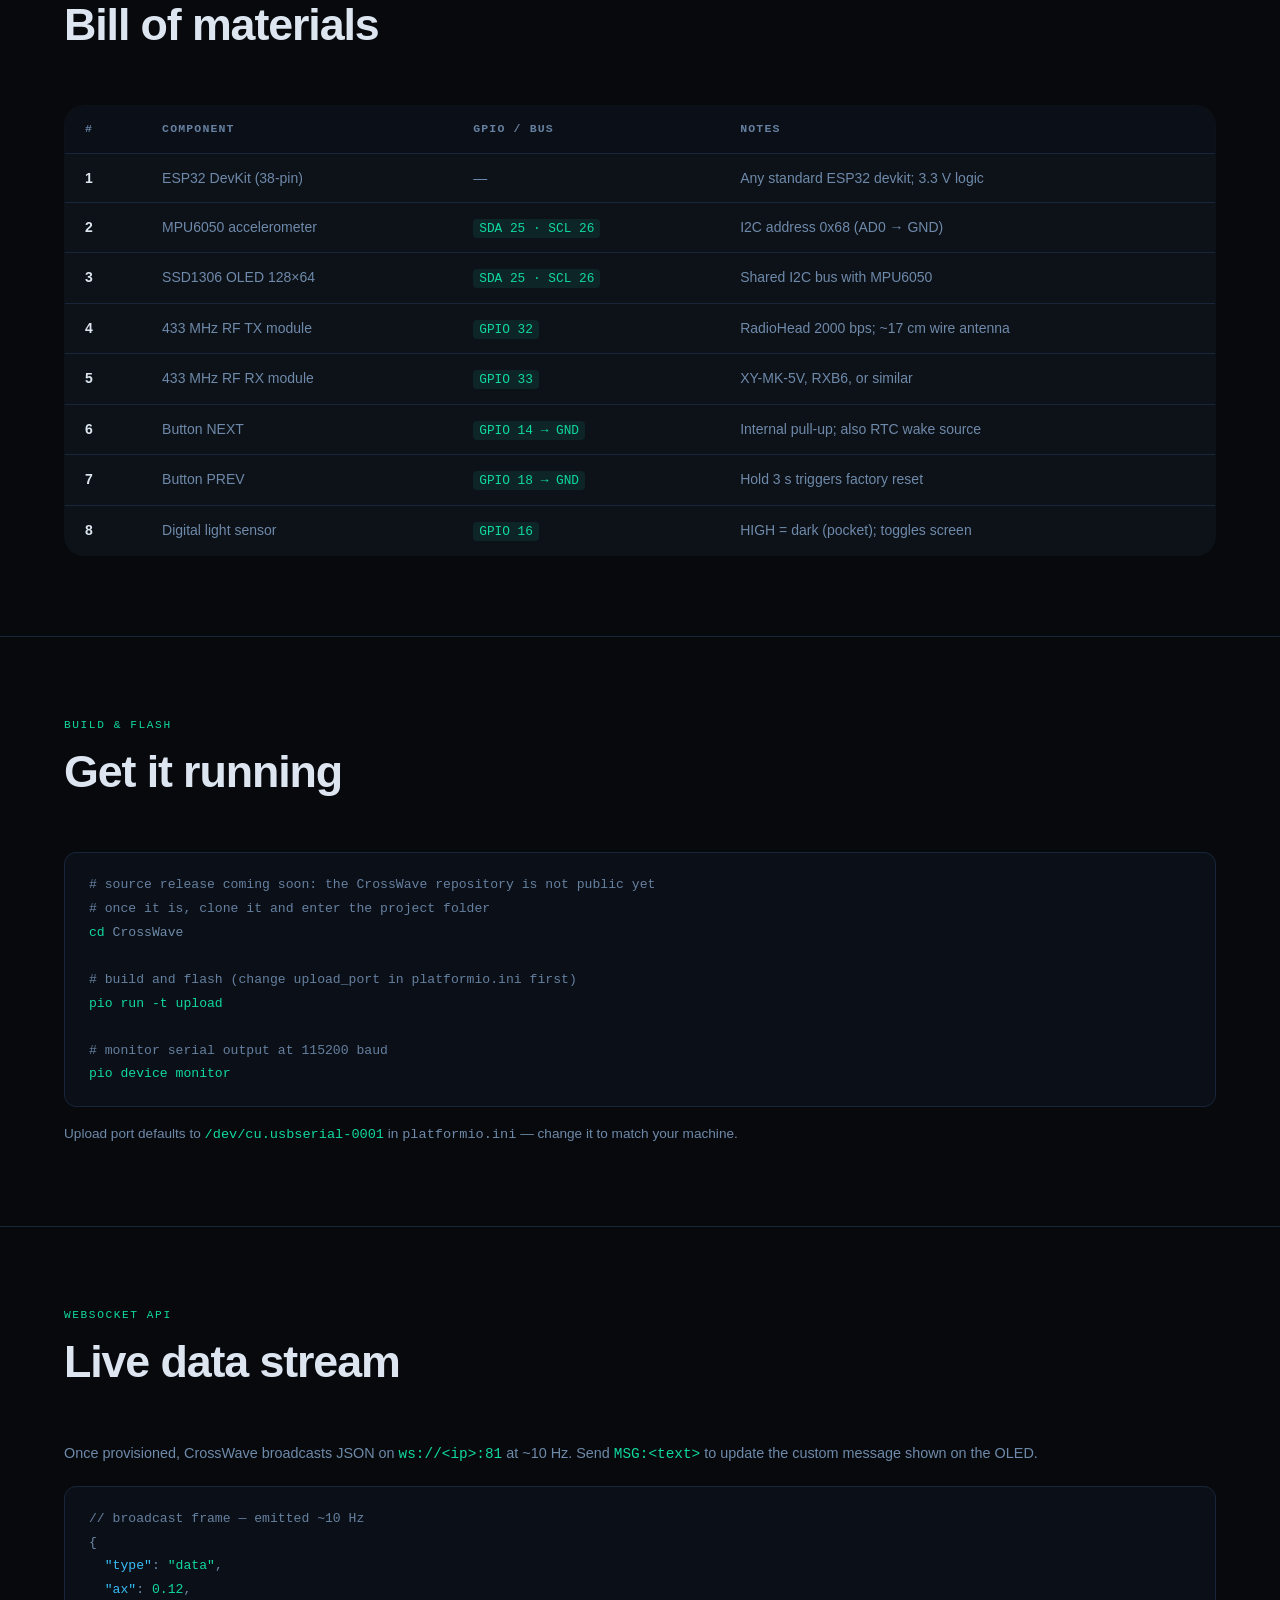
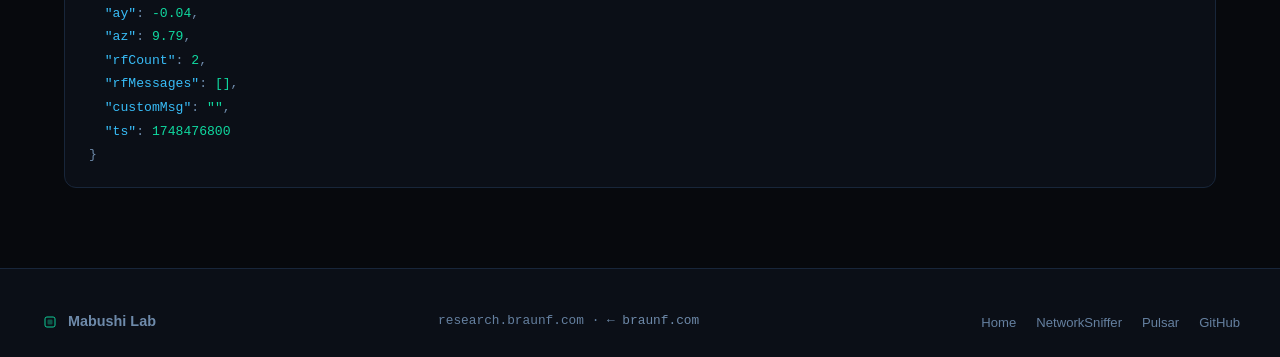
==== commit 3cec6c2a: "Add a back button that returns to where the visitor came from A fixed pill remembers the braunf.com " ====
--- a/crosswave.html
+++ b/crosswave.html
@@ -264,6 +264,7 @@
     </div>
 </footer>
 
+<a class="back-pill" data-back href="https://braunf.com/">&larr; braunf.com</a>
 <script src="script.js"></script>
 </body>
 </html>
--- a/style.css
+++ b/style.css
@@ -1268,3 +1268,26 @@
     .rs-paper { padding: 22px 20px; }
     .rs-aside-inner { padding: 20px; }
 }
+
+/* ===== Back pill ===== */
+.back-pill {
+    position: fixed;
+    left: 18px;
+    bottom: 18px;
+    z-index: 90;
+    display: inline-flex;
+    align-items: center;
+    gap: 6px;
+    padding: 9px 16px;
+    border-radius: 999px;
+    font-size: 0.82rem;
+    font-weight: 500;
+    color: var(--text);
+    background: rgba(12, 16, 26, 0.74);
+    border: 1px solid var(--border-hover);
+    backdrop-filter: blur(14px);
+    -webkit-backdrop-filter: blur(14px);
+    box-shadow: 0 8px 28px rgba(0, 0, 0, 0.45);
+    transition: border-color var(--transition), color var(--transition), transform var(--transition);
+}
+.back-pill:hover { border-color: var(--accent); color: #fff; transform: translateY(-1px); }
